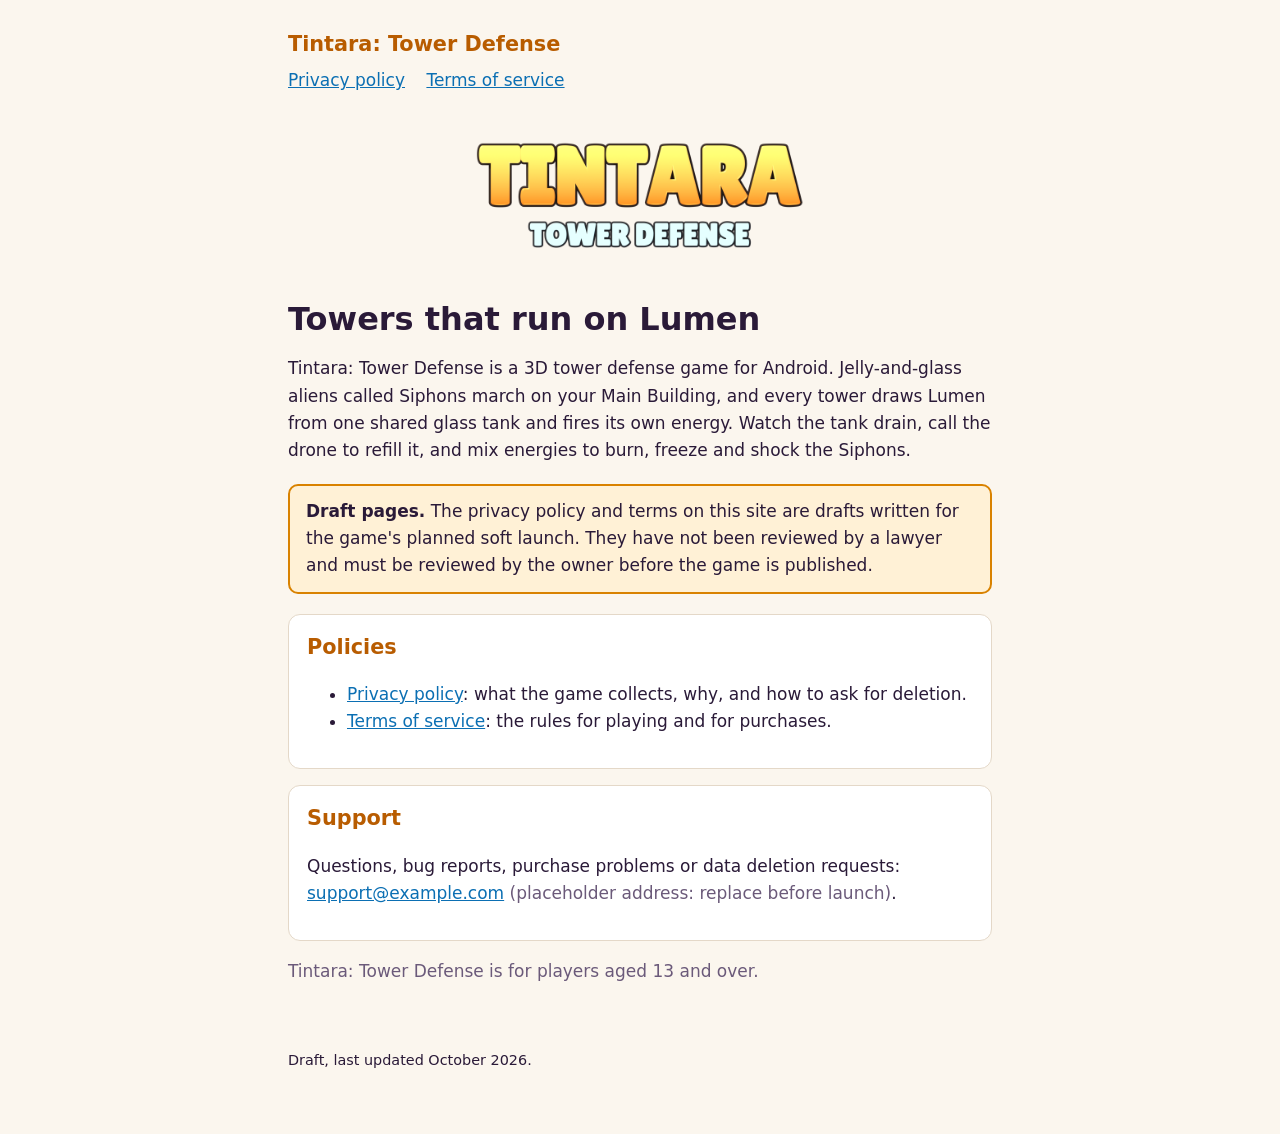
==== index.html @ 52498c44 "Site: Tintara home, privacy policy and terms (drafts from tintara-td docs/site)" ====
<!doctype html>
<html lang="en">
<head>
  <meta charset="utf-8">
  <meta name="viewport" content="width=device-width, initial-scale=1">
  <title>Tintara: Tower Defense</title>
  <meta name="description" content="Tintara: Tower Defense is a 3D tower defense game where the towers run on Lumen, one glowing liquid, and each fires its own energy. Privacy policy, terms and support.">
  <link rel="stylesheet" href="style.css">
</head>
<body>
  <header>
    <a class="brand" href="index.html">Tintara: Tower Defense</a>
    <nav>
      <a href="privacy.html">Privacy policy</a>
      <a href="terms.html">Terms of service</a>
    </nav>
  </header>

  <main>
    <img class="logo" src="logo.png" width="1024" height="384" alt="Tintara: Tower Defense">
    <h1>Towers that run on Lumen</h1>
    <p>Tintara: Tower Defense is a 3D tower defense game for Android. Jelly-and-glass aliens called Siphons march on your
    Main Building, and every tower draws Lumen from one shared glass tank and fires its own energy. Watch the tank drain, call
    the drone to refill it, and mix energies to burn, freeze and shock the Siphons.</p>

    <div class="draft">
      <strong>Draft pages.</strong> The privacy policy and terms on this site are drafts written for the game's
      planned soft launch. They have not been reviewed by a lawyer and must be reviewed by the owner before the game is
      published.
    </div>

    <div class="card">
      <h2 style="margin-top:0">Policies</h2>
      <ul>
        <li><a href="privacy.html">Privacy policy</a>: what the game collects, why, and how to ask for deletion.</li>
        <li><a href="terms.html">Terms of service</a>: the rules for playing and for purchases.</li>
      </ul>
    </div>

    <div class="card">
      <h2 style="margin-top:0">Support</h2>
      <p>Questions, bug reports, purchase problems or data deletion requests:
      <a href="mailto:support@example.com">support@example.com</a>
      <span class="muted">(placeholder address: replace before launch)</span>.</p>
    </div>

    <p class="muted">Tintara: Tower Defense is for players aged 13 and over.</p>
  </main>

  <footer>
    <p>Draft, last updated October 2026.</p>
  </footer>
</body>
</html>
---- style.css ----
:root {
  --bg: #170d23;
  --panel: #241636;
  --text: #f3e9dc;
  --muted: #b9a9c9;
  --accent: #ffab2e;
  --accent-2: #5fc4ff;
  --warn-bg: #4a2a0a;
  --warn-border: #ffab2e;
  --line: #3a2752;
}

@media (prefers-color-scheme: light) {
  :root {
    --bg: #fbf6ee;
    --panel: #ffffff;
    --text: #2a1a38;
    --muted: #6b5a7a;
    --accent: #b85c00;
    --accent-2: #0b6fb3;
    --warn-bg: #fff1d6;
    --warn-border: #d98200;
    --line: #e4d8c8;
  }
}

* { box-sizing: border-box; }

body {
  margin: 0;
  background: var(--bg);
  color: var(--text);
  font: 17px/1.6 "Rubik", system-ui, -apple-system, "Segoe UI", Roboto, sans-serif;
}

header, main, footer {
  max-width: 46rem;
  margin: 0 auto;
  padding: 0 16px;
}

header { padding-top: 28px; padding-bottom: 8px; }
header a.brand { color: var(--accent); font-weight: 700; font-size: 1.3rem; text-decoration: none; }
nav { margin-top: 6px; }
nav a { color: var(--accent-2); margin-right: 16px; }

img.logo { display: block; width: 100%; max-width: 420px; height: auto; margin: 16px auto 0; }
h1 { font-size: 2rem; line-height: 1.2; margin: 24px 0 8px; }
h2 { font-size: 1.3rem; margin: 36px 0 8px; color: var(--accent); }
h3 { font-size: 1.05rem; margin: 22px 0 4px; }

a { color: var(--accent-2); }
p, li { color: var(--text); }
.muted { color: var(--muted); }

.draft {
  background: var(--warn-bg);
  border: 2px solid var(--warn-border);
  border-radius: 10px;
  padding: 12px 16px;
  margin: 20px 0;
}

table { border-collapse: collapse; width: 100%; margin: 12px 0; font-size: 0.95rem; }
th, td { border: 1px solid var(--line); padding: 8px 10px; text-align: left; vertical-align: top; }
th { background: var(--panel); }
.table-wrap { overflow-x: auto; }

.card { background: var(--panel); border: 1px solid var(--line); border-radius: 12px; padding: 16px 18px; margin: 16px 0; }

footer { padding-top: 32px; padding-bottom: 48px; color: var(--muted); font-size: 0.9rem; }
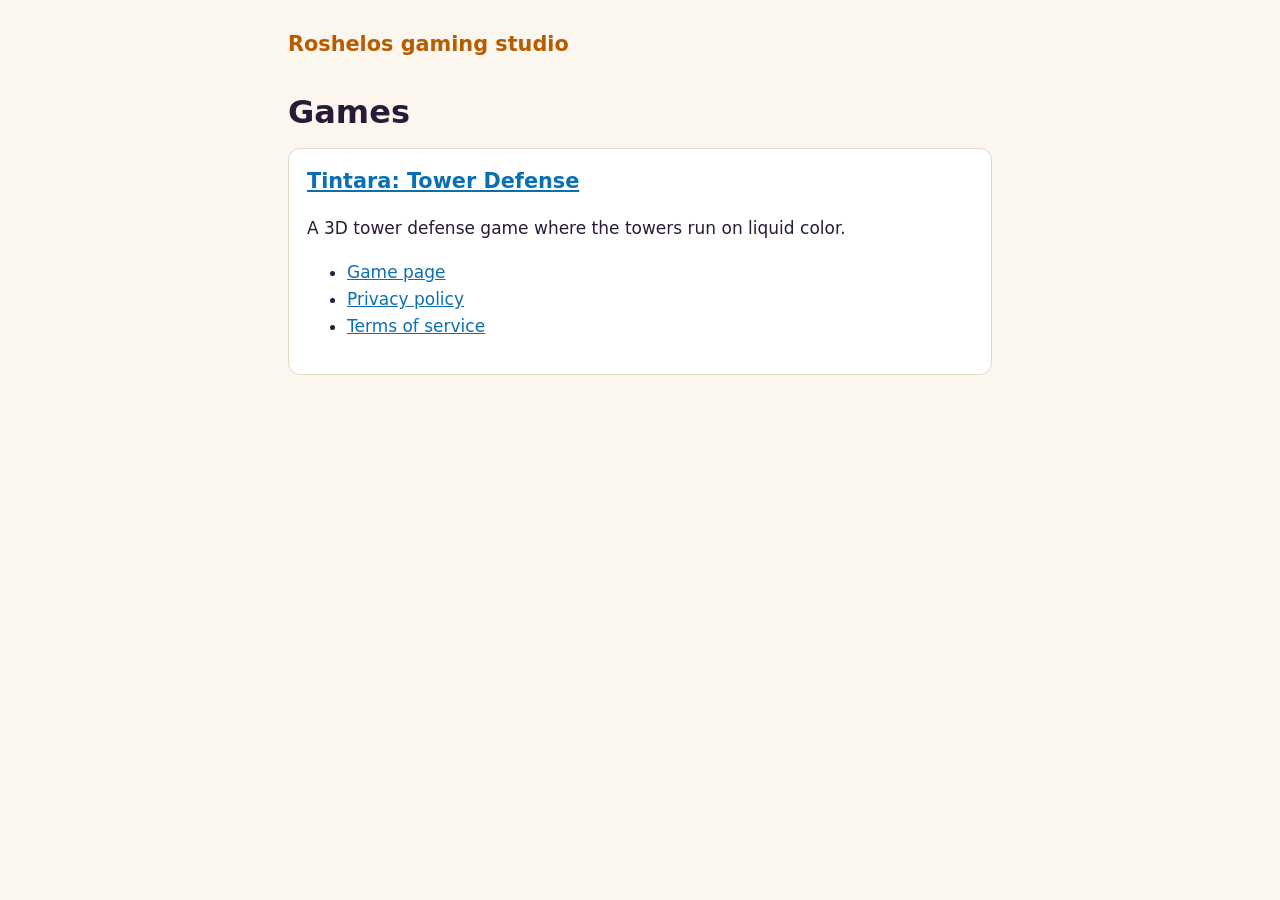
==== commit dd3dd814: "Site: move Tintara pages to /tintara-td/, studio page at the root Co-Authored-By: Claude Sonnet 5.5 " ====
--- a/index.html
+++ b/index.html
@@ -3,52 +3,25 @@
 <head>
   <meta charset="utf-8">
   <meta name="viewport" content="width=device-width, initial-scale=1">
-  <title>Tintara: Tower Defense</title>
-  <meta name="description" content="Tintara: Tower Defense is a 3D tower defense game where the towers run on Lumen, one glowing liquid, and each fires its own energy. Privacy policy, terms and support.">
+  <title>Roshelos gaming studio</title>
+  <meta name="description" content="Roshelos gaming studio: games, privacy policies and terms.">
   <link rel="stylesheet" href="style.css">
 </head>
 <body>
   <header>
-    <a class="brand" href="index.html">Tintara: Tower Defense</a>
-    <nav>
-      <a href="privacy.html">Privacy policy</a>
-      <a href="terms.html">Terms of service</a>
-    </nav>
+    <a class="brand" href="index.html">Roshelos gaming studio</a>
   </header>
-
   <main>
-    <img class="logo" src="logo.png" width="1024" height="384" alt="Tintara: Tower Defense">
-    <h1>Towers that run on Lumen</h1>
-    <p>Tintara: Tower Defense is a 3D tower defense game for Android. Jelly-and-glass aliens called Siphons march on your
-    Main Building, and every tower draws Lumen from one shared glass tank and fires its own energy. Watch the tank drain, call
-    the drone to refill it, and mix energies to burn, freeze and shock the Siphons.</p>
-
-    <div class="draft">
-      <strong>Draft pages.</strong> The privacy policy and terms on this site are drafts written for the game's
-      planned soft launch. They have not been reviewed by a lawyer and must be reviewed by the owner before the game is
-      published.
-    </div>
-
+    <h1>Games</h1>
     <div class="card">
-      <h2 style="margin-top:0">Policies</h2>
+      <h2 style="margin-top:0"><a href="tintara-td/">Tintara: Tower Defense</a></h2>
+      <p>A 3D tower defense game where the towers run on liquid color.</p>
       <ul>
-        <li><a href="privacy.html">Privacy policy</a>: what the game collects, why, and how to ask for deletion.</li>
-        <li><a href="terms.html">Terms of service</a>: the rules for playing and for purchases.</li>
+        <li><a href="tintara-td/">Game page</a></li>
+        <li><a href="tintara-td/privacy.html">Privacy policy</a></li>
+        <li><a href="tintara-td/terms.html">Terms of service</a></li>
       </ul>
     </div>
-
-    <div class="card">
-      <h2 style="margin-top:0">Support</h2>
-      <p>Questions, bug reports, purchase problems or data deletion requests:
-      <a href="mailto:support@example.com">support@example.com</a>
-      <span class="muted">(placeholder address: replace before launch)</span>.</p>
-    </div>
-
-    <p class="muted">Tintara: Tower Defense is for players aged 13 and over.</p>
   </main>
-
-  <footer>
-    <p>Draft, last updated October 2026.</p>
-  </footer>
 </body>
 </html>
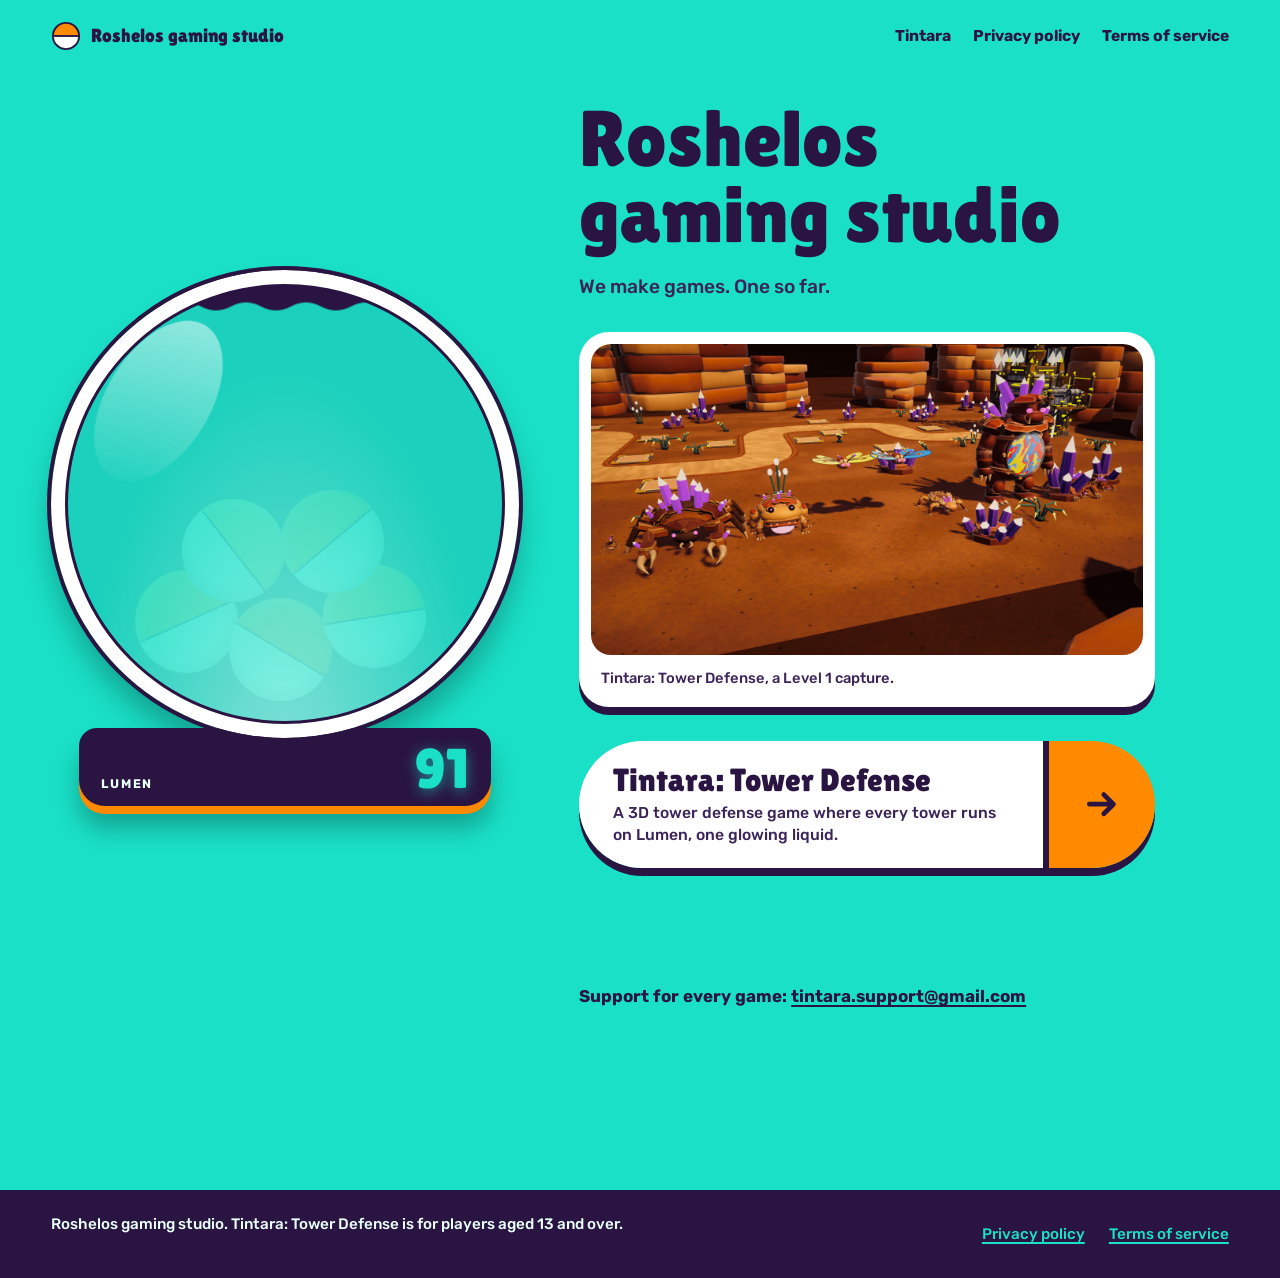
==== commit 71198fd0: "Site: Capsule Machine redesign of the studio, game and policy pages; support email tintara.support@g" ====
--- a/index.html
+++ b/index.html
@@ -3,25 +3,56 @@
 <head>
   <meta charset="utf-8">
   <meta name="viewport" content="width=device-width, initial-scale=1">
+  <meta name="theme-color" content="#1ae0c7">
   <title>Roshelos gaming studio</title>
-  <meta name="description" content="Roshelos gaming studio: games, privacy policies and terms.">
-  <link rel="stylesheet" href="style.css">
+  <meta name="description" content="Roshelos gaming studio makes games. Home of Tintara: Tower Defense, with its privacy policy and terms.">
+  <link rel="preload" href="assets/fonts/LilitaOne-Regular.woff2" as="font" type="font/woff2" crossorigin>
+  <link rel="stylesheet" href="assets/site.css">
+  <script src="assets/site.js" defer></script>
 </head>
-<body>
-  <header>
-    <a class="brand" href="index.html">Roshelos gaming studio</a>
+<body class="home">
+  <a class="skip" href="#main">Skip to content</a>
+  <header class="bar">
+    <a class="brand" href="./"><svg viewBox="0 0 32 32" aria-hidden="true"><circle cx="16" cy="16" r="14" fill="#fff"/><path d="M2 16a14 14 0 0 1 28 0z" fill="#ff8a00"/><rect x="2" y="15" width="28" height="2" fill="#2a1442"/><circle cx="16" cy="16" r="14" fill="none" stroke="#2a1442" stroke-width="2"/></svg>Roshelos gaming studio</a>
+    <nav aria-label="Site">
+      <a href="tintara-td/">Tintara</a>
+      <a href="tintara-td/privacy.html">Privacy policy</a>
+      <a href="tintara-td/terms.html">Terms of service</a>
+    </nav>
   </header>
-  <main>
-    <h1>Games</h1>
-    <div class="card">
-      <h2 style="margin-top:0"><a href="tintara-td/">Tintara: Tower Defense</a></h2>
-      <p>A 3D tower defense game where the towers run on liquid color.</p>
-      <ul>
-        <li><a href="tintara-td/">Game page</a></li>
-        <li><a href="tintara-td/privacy.html">Privacy policy</a></li>
-        <li><a href="tintara-td/terms.html">Terms of service</a></li>
-      </ul>
+  <div class="stage" data-stage data-idle>
+    <div class="dome-col">
+      <div class="dome-wrap" role="img" aria-label="A glass tank of Lumen, the liquid the towers run on">
+        <svg class="drone" viewBox="0 0 74 40" aria-hidden="true"><ellipse cx="14" cy="6" rx="13" ry="3" fill="#2a1442"/><ellipse cx="60" cy="6" rx="13" ry="3" fill="#2a1442"/><rect x="12" y="6" width="3" height="8" fill="#2a1442"/><rect x="59" y="6" width="3" height="8" fill="#2a1442"/><rect x="8" y="13" width="58" height="18" rx="9" fill="#2a1442"/><rect x="26" y="18" width="22" height="8" rx="4" fill="#ff8a00"/><rect x="32" y="31" width="10" height="7" rx="2" fill="#ff8a00"/></svg>
+        <div class="pour"></div>
+        <div class="dome-glass">
+          <div class="dome-capsules"><i class="cap"></i><i class="cap"></i><i class="cap"></i><i class="cap"></i><i class="cap"></i></div>
+          <div class="dome-fill"><i class="bubble"></i><i class="bubble"></i><i class="bubble"></i><i class="bubble"></i></div>
+          <div class="dome-shine"></div>
+        </div>
+        <div class="plinth on-ink"><span class="label">Lumen</span><span class="digits" data-digits>100</span></div>
+      </div>
     </div>
-  </main>
+    <main id="main" class="panel-col">
+      <section>
+        <h1>Roshelos gaming studio</h1>
+        <p class="lede">We make games. One so far.</p>
+        <figure class="window home-shot"><img src="assets/img/siphons.jpg" width="1400" height="788" alt="Siphons from Tintara: Tower Defense walking a sandy path in a canyon."><figcaption>Tintara: Tower Defense, a Level 1 capture.</figcaption></figure>
+        <a class="capsule-link" href="tintara-td/">
+          <span class="shell"><strong>Tintara: Tower Defense</strong><span>A 3D tower defense game where every tower runs on Lumen, one glowing liquid.</span></span>
+          <span class="cap-end"><svg class="arr" viewBox="0 0 24 24" aria-hidden="true"><path d="M4 12h15M13 6l6 6-6 6" fill="none" stroke="currentColor" stroke-width="3" stroke-linecap="round" stroke-linejoin="round"/></svg></span>
+        </a>
+      </section>
+      <section class="home-pol" aria-label="Support">
+        <p>Support for every game: <a href="mailto:tintara.support@gmail.com">tintara.support@gmail.com</a></p>
+      </section>
+    </main>
+  </div>
+  <footer class="foot on-ink">
+    <div class="foot-in">
+      <span>Roshelos gaming studio. Tintara: Tower Defense is for players aged 13 and over.</span>
+      <nav aria-label="Policies"><a href="tintara-td/privacy.html">Privacy policy</a><a href="tintara-td/terms.html">Terms of service</a></nav>
+    </div>
+  </footer>
 </body>
 </html>
--- a/assets/site.css
+++ b/assets/site.css
@@ -0,0 +1,293 @@
+/* Roshelos gaming studio: Capsule Machine.
+   Lumen aqua ground, ink-indigo enamel, tangerine caps, white shells. Lumen is the only glow. */
+
+@font-face { font-family: "Lilita One"; src: url("fonts/LilitaOne-Regular.woff2") format("woff2"); font-weight: 400; font-display: swap; }
+@font-face { font-family: "Rubik"; src: url("fonts/Rubik-Medium.woff2") format("woff2"); font-weight: 500; font-display: swap; }
+@font-face { font-family: "Rubik"; src: url("fonts/Rubik-Bold.woff2") format("woff2"); font-weight: 700; font-display: swap; }
+
+:root {
+  --lumen: #1ae0c7;
+  --lumen-pale: #e9fffb;
+  --lumen-deep: #0a8f80;
+  --ink: #2a1442;
+  --ink-soft: #3b2358;
+  --tang: #ff8a00;
+  --shell: #ffffff;
+  --display: "Lilita One", "Arial Rounded MT Bold", "Trebuchet MS", sans-serif;
+  --text: "Rubik", "Segoe UI", system-ui, sans-serif;
+  --pad: clamp(20px, 4vw, 56px);
+  --ease: cubic-bezier(0.16, 1, 0.3, 1);
+  --lvl: 1;
+  --d: min(30rem, 52svh);
+}
+
+* { box-sizing: border-box; }
+
+html {
+  background: var(--lumen);
+  color: var(--ink);
+  scrollbar-color: var(--ink) var(--lumen);
+  -webkit-text-size-adjust: 100%;
+}
+
+body {
+  margin: 0;
+  font: 500 1.0625rem/1.62 var(--text);
+  background: var(--lumen);
+  min-height: 100svh;
+  display: flex;
+  flex-direction: column;
+}
+
+::selection { background: var(--ink); color: var(--lumen); }
+
+a { color: inherit; text-decoration-thickness: 2px; text-underline-offset: 0.2em; }
+a:hover { text-decoration-color: var(--tang); }
+
+:focus-visible { outline: 3px solid var(--ink); outline-offset: 3px; border-radius: 6px; box-shadow: 0 0 0 6px var(--shell); }
+.on-ink :focus-visible { outline-color: var(--lumen); box-shadow: 0 0 0 6px var(--ink); }
+
+img { max-width: 100%; height: auto; display: block; }
+.arr { width: 1.2em; height: 1.2em; flex: none; }
+.capsule-link .cap-end .arr { width: 2.4rem; height: 2.4rem; }
+
+.skip { position: absolute; left: -999px; top: 8px; background: var(--ink); color: var(--lumen); padding: 10px 16px; border-radius: 10px; z-index: 20; }
+.skip:focus { left: 8px; }
+
+h1, h2, h3 { font-family: var(--display); font-weight: 400; line-height: 1.05; margin: 0; text-wrap: balance; }
+
+/* ── top bar ─────────────────────────────────────────────── */
+.bar {
+  display: flex; flex-wrap: wrap; align-items: center; justify-content: space-between;
+  gap: 8px 24px; padding: 14px var(--pad); max-width: 1320px; width: 100%; margin-inline: auto;
+}
+.brand { display: inline-flex; align-items: center; gap: 10px; font: 400 1.2rem/1 var(--display); text-decoration: none; min-height: 44px; }
+.brand svg { width: 30px; height: 30px; flex: none; }
+.bar nav { display: flex; flex-wrap: wrap; gap: 4px 22px; }
+.bar nav a { font-weight: 700; font-size: 0.98rem; min-height: 44px; display: inline-flex; align-items: center; text-decoration: none; background: linear-gradient(var(--ink), var(--ink)) 0 calc(50% + 0.78em) / 0 3px no-repeat; transition: background-size 0.3s var(--ease); }
+.bar nav a:hover, .bar nav a[aria-current] { background-size: 100% 3px; }
+
+/* ── the machine: sticky dome + scrolling front panel ────── */
+.stage {
+  display: grid; grid-template-columns: minmax(300px, 5fr) 7fr; column-gap: clamp(28px, 5vw, 80px);
+  padding-inline: var(--pad); max-width: 1320px; width: 100%; margin-inline: auto; flex: 1;
+}
+.dome-col {
+  position: sticky; top: 0; align-self: start; height: 100svh; max-height: 980px;
+  display: grid; place-items: center; padding-block: 56px 24px; pointer-events: none;
+}
+.dome-wrap { position: relative; width: var(--d); max-width: 100%; }
+
+.dome-glass {
+  position: relative; width: 100%; aspect-ratio: 1; border-radius: 50%; overflow: hidden;
+  background: var(--ink);
+  --ring: clamp(8px, 1.3vw, 14px);
+  box-shadow: 0 0 0 4px var(--ink), 0 22px 30px rgba(0, 0, 0, 0.28);
+}
+.dome-glass::after { content: ""; position: absolute; inset: 0; border-radius: 50%; z-index: 2; pointer-events: none; box-shadow: inset 0 0 0 var(--ring) var(--shell), inset 0 0 0 calc(var(--ring) + 3px) var(--ink); }
+.dome-capsules { position: absolute; inset: 0; }
+.cap {
+  position: absolute; width: 22%; aspect-ratio: 1; border-radius: 50%;
+  background: linear-gradient(180deg, var(--c1, var(--tang)) 0 49%, var(--ink) 49% 51%, var(--shell) 51%);
+  box-shadow: inset -6px -8px 12px rgba(42, 20, 66, 0.28), inset 5px 5px 8px rgba(255, 255, 255, 0.35);
+}
+.cap:nth-child(1) { left: 18%; bottom: 14%; transform: rotate(-24deg); }
+.cap:nth-child(2) { left: 38%; bottom: 8%; --c1: #ff6a00; transform: rotate(31deg); }
+.cap:nth-child(3) { left: 58%; bottom: 15%; transform: rotate(-9deg); }
+.cap:nth-child(4) { left: 28%; bottom: 29%; --c1: #ffb23d; transform: rotate(52deg); }
+.cap:nth-child(5) { left: 49%; bottom: 31%; transform: rotate(-40deg); }
+
+.dome-fill {
+  position: absolute; inset: 0; background: var(--lumen); opacity: 0.93;
+  transform: translateY(calc((1 - var(--lvl)) * 100%));
+  will-change: transform;
+}
+.dome-fill::before {
+  content: ""; position: absolute; left: 0; right: 0; top: -15px; height: 16px;
+  background: url("data:image/svg+xml,%3Csvg xmlns='http://www.w3.org/2000/svg' width='120' height='16' viewBox='0 0 120 16'%3E%3Cpath d='M0 9Q15 1 30 9T60 9T90 9T120 9V16H0Z' fill='%231ae0c7'/%3E%3C/svg%3E") repeat-x 0 0 / 120px 16px;
+  animation: slosh 5s linear infinite;
+}
+.dome-fill::after { content: ""; position: absolute; inset: 0; background: radial-gradient(ellipse at 50% 100%, rgba(233, 255, 251, 0.55), rgba(233, 255, 251, 0) 62%); }
+.bubble { position: absolute; bottom: 4%; width: 7px; height: 7px; border-radius: 50%; background: var(--lumen-pale); opacity: 0.7; animation: rise 6s linear infinite; }
+.bubble:nth-child(1) { left: 22%; animation-delay: 0s; }
+.bubble:nth-child(2) { left: 41%; width: 10px; height: 10px; animation-delay: -2.2s; animation-duration: 7.4s; }
+.bubble:nth-child(3) { left: 63%; animation-delay: -4s; }
+.bubble:nth-child(4) { left: 78%; width: 5px; height: 5px; animation-delay: -1.1s; animation-duration: 5.2s; }
+.dome-shine { position: absolute; left: 12%; top: 9%; width: 22%; height: 38%; border-radius: 50%; background: linear-gradient(160deg, rgba(255, 255, 255, 0.55), rgba(255, 255, 255, 0)); transform: rotate(32deg); }
+
+.plinth {
+  margin: -10px auto 0; width: 88%; position: relative; z-index: 1;
+  background: var(--ink); color: var(--lumen); border-radius: 18px 18px 26px 26px;
+  box-shadow: 0 8px 0 var(--tang), 0 22px 24px rgba(0, 0, 0, 0.28);
+  display: flex; align-items: baseline; justify-content: space-between; gap: 12px; padding: 12px 22px 10px;
+}
+.plinth .label { font: 700 0.78rem/1 var(--text); letter-spacing: 0.14em; text-transform: uppercase; color: var(--lumen-pale); }
+.plinth .digits { font: 400 clamp(2.4rem, 4.4vw, 3.5rem)/1 var(--display); font-variant-numeric: tabular-nums; min-width: 3ch; text-align: right; text-shadow: 0 3px 14px rgba(26, 224, 199, 0.55); }
+
+.drone { position: absolute; left: 50%; top: -66px; width: 74px; margin-left: -37px; opacity: 0; transform: translateY(-14px); transition: opacity 0.35s var(--ease), transform 0.5s var(--ease); }
+.pour { position: absolute; left: 50%; top: -22px; width: 11px; margin-left: -5.5px; height: calc(22px + (1 - var(--lvl)) * var(--d)); background: var(--lumen); border-radius: 0 0 6px 6px; opacity: 0; transition: opacity 0.3s; z-index: 1; }
+[data-pouring] .drone { opacity: 1; transform: none; }
+[data-pouring] .pour { opacity: 1; }
+
+@keyframes slosh { to { background-position-x: 120px; } }
+@keyframes rise { from { transform: translateY(0); opacity: 0.7; } to { transform: translateY(-120px); opacity: 0; } }
+
+/* ── front panel ─────────────────────────────────────────── */
+.panel-col { padding-block: 28px 64px; min-width: 0; }
+.panel-col > section { margin-bottom: clamp(56px, 9vw, 120px); }
+
+.logo { margin: 0 0 6px -2%; width: min(100%, 560px); }
+.tagline { font: 400 clamp(2.5rem, 5.4vw, 5rem)/0.98 var(--display); margin: 0 0 22px; }
+.lede { max-width: 38rem; font-size: 1.2rem; line-height: 1.55; margin: 0 0 30px; color: var(--ink-soft); }
+
+.actions { display: flex; flex-wrap: wrap; gap: 14px 18px; align-items: center; }
+.coin {
+  display: inline-flex; align-items: center; gap: 16px; background: var(--shell); color: var(--ink);
+  padding: 14px 24px 14px 16px; border-radius: 22px; box-shadow: 0 6px 0 var(--ink);
+}
+.slot { width: 18px; height: 54px; border-radius: 9px; background: var(--ink); position: relative; flex: none; }
+.slot::after { content: ""; position: absolute; left: 6px; right: 6px; top: 8px; bottom: 8px; border-radius: 3px; background: var(--tang); }
+.coin strong { display: block; font: 400 1.55rem/1.1 var(--display); }
+.coin small { display: block; font-size: 0.9rem; color: var(--ink-soft); line-height: 1.3; }
+
+.btn {
+  display: inline-flex; align-items: center; justify-content: center; gap: 10px; min-height: 56px; padding: 0 26px;
+  background: var(--ink); color: var(--lumen); border-radius: 999px; font: 700 1.02rem/1 var(--text); text-decoration: none;
+  box-shadow: 0 5px 0 rgba(0, 0, 0, 0.3); transition: transform 0.2s var(--ease), box-shadow 0.2s var(--ease);
+}
+.btn:hover { transform: translateY(-2px); box-shadow: 0 8px 0 rgba(0, 0, 0, 0.3); }
+.btn:active { transform: translateY(3px); box-shadow: 0 1px 0 rgba(0, 0, 0, 0.3); }
+
+/* ── how it plays ────────────────────────────────────────── */
+.how h2 { font-size: clamp(2rem, 3.6vw, 3rem); margin-bottom: 34px; }
+.steps { list-style: none; margin: 0; padding: 0; display: grid; gap: clamp(40px, 6vw, 72px); }
+.step { display: grid; gap: 16px; }
+.step h3 { font-size: clamp(1.6rem, 2.6vw, 2.2rem); }
+.step p { margin: 0; max-width: 34rem; }
+.step--side > div { display: grid; gap: 12px; }
+
+.window { margin: 0; background: var(--shell); border-radius: 30px; padding: 12px; position: relative; box-shadow: 0 8px 0 var(--ink); }
+.window img { border-radius: 20px; width: 100%; background: var(--ink); }
+.window figcaption { padding: 12px 10px 4px; font-size: 0.92rem; color: var(--ink-soft); }
+.window .no { position: absolute; left: -10px; top: -14px; width: 46px; height: 46px; border-radius: 50%; background: var(--tang); color: var(--ink); font: 400 1.5rem/46px var(--display); text-align: center; box-shadow: 0 4px 0 var(--ink); }
+
+.step--side { grid-template-columns: minmax(0, 0.9fr) minmax(0, 1.1fr); align-items: center; gap: 28px; }
+.step--side .window { max-width: 320px; }
+.step--wide .window { max-width: 100%; }
+
+.step--drone { background: var(--tang); border-radius: 34px; padding: clamp(24px, 4vw, 44px); box-shadow: 0 8px 0 var(--ink); }
+.step--drone p { color: var(--ink); }
+.step--drone .no { display: block; width: 46px; height: 46px; border-radius: 50%; background: var(--ink); color: var(--lumen); font: 400 1.5rem/46px var(--display); text-align: center; box-shadow: 0 4px 0 rgba(0, 0, 0, 0.3); margin-bottom: 6px; }
+
+/* ── coin return (policies and support) ──────────────────── */
+.tray { background: var(--ink); color: var(--lumen-pale); border-radius: 34px; padding: clamp(24px, 4vw, 44px); box-shadow: 0 8px 0 var(--tang); }
+.tray h2 { color: var(--lumen); font-size: clamp(1.9rem, 3.2vw, 2.6rem); margin-bottom: 16px; }
+.tray p { margin: 0 0 14px; max-width: 36rem; }
+.tray .links { display: grid; grid-template-columns: repeat(auto-fit, minmax(210px, 1fr)); gap: 14px; margin: 22px 0; }
+.tray .btn { background: var(--lumen); color: var(--ink); box-shadow: 0 5px 0 rgba(0, 0, 0, 0.35); justify-content: space-between; min-height: 64px; }
+.tray small { color: #c9bddb; font-size: 0.93rem; display: block; }
+.tray a:not(.btn) { color: var(--lumen); }
+
+.foot { background: var(--ink); color: var(--lumen-pale); margin-top: auto; }
+.foot-in { max-width: 1320px; margin-inline: auto; padding: 22px var(--pad); display: flex; flex-wrap: wrap; justify-content: space-between; gap: 8px 28px; font-size: 0.95rem; }
+.foot a { color: var(--lumen); min-height: 44px; display: inline-flex; align-items: center; }
+.foot nav { display: flex; flex-wrap: wrap; gap: 0 24px; }
+
+/* ── studio home ─────────────────────────────────────────── */
+.home h1 { font: 400 clamp(2.8rem, 6.2vw, 5.8rem)/0.96 var(--display); margin-bottom: 20px; }
+.capsule-link { display: grid; grid-template-columns: 1fr auto; max-width: 36rem; border-radius: 999px; overflow: hidden; text-decoration: none; box-shadow: 0 8px 0 var(--ink); transition: transform 0.25s var(--ease), box-shadow 0.25s var(--ease); margin-top: 8px; }
+.capsule-link:hover { transform: translateY(-3px); box-shadow: 0 11px 0 var(--ink); }
+.capsule-link:active { transform: translateY(4px); box-shadow: 0 2px 0 var(--ink); }
+.capsule-link .shell { background: var(--shell); padding: 22px 28px 22px 34px; }
+.capsule-link .shell strong { display: block; font: 400 clamp(1.5rem, 2.6vw, 2rem)/1.05 var(--display); }
+.capsule-link .shell span { display: block; font-size: 0.98rem; color: var(--ink-soft); margin-top: 6px; line-height: 1.4; }
+.capsule-link .cap-end { background: var(--tang); display: grid; place-items: center; padding: 0 34px 0 40px; font: 400 2.2rem/1 var(--display); background: linear-gradient(90deg, var(--ink) 0 6px, var(--tang) 6px); }
+.home-shot { max-width: 36rem; margin: 6px 0 34px; }
+.home-pol { margin-top: clamp(28px, 4vw, 44px); }
+.home-pol p { margin: 0; font-weight: 700; }
+
+/* ── documents (privacy, terms) ──────────────────────────── */
+.doc-head { padding: 8px var(--pad) 0; max-width: 1320px; width: 100%; margin-inline: auto; }
+.doc-head h1 { font: 400 clamp(2.6rem, 5.6vw, 4.8rem)/0.98 var(--display); margin: 10px 0 8px; }
+.doc-head p { margin: 0 0 26px; color: var(--ink-soft); }
+.doc { display: grid; grid-template-columns: 250px minmax(0, 1fr); gap: clamp(20px, 3vw, 44px); max-width: 1320px; width: 100%; margin: 0 auto; padding: 0 var(--pad) 72px; align-items: start; }
+.rail { position: sticky; top: 16px; display: grid; grid-template-columns: 1fr 30px; gap: 14px; max-height: calc(100svh - 32px); }
+.toc summary { font: 400 1.2rem/1.2 var(--display); cursor: pointer; min-height: 44px; display: flex; align-items: center; justify-content: space-between; list-style: none; }
+.toc summary::-webkit-details-marker { display: none; }
+.chev { width: 26px; height: 26px; transition: transform 0.25s var(--ease); }
+.toc[open] .chev { transform: rotate(180deg); }
+.to-toc { display: none; }
+.toc ol { list-style: none; margin: 4px 0 0; padding: 0; overflow-y: auto; max-height: calc(100svh - 120px); }
+.toc a { display: block; padding: 8px 10px; border-radius: 10px; font-weight: 700; font-size: 0.93rem; line-height: 1.3; text-decoration: none; min-height: 40px; }
+.toc a:hover { background: rgba(255, 255, 255, 0.5); }
+.toc a[aria-current] { background: var(--ink); color: var(--lumen); }
+.tube { align-self: stretch; min-height: 160px; max-height: 360px; border-radius: 15px; background: var(--ink); box-shadow: 0 0 0 3px var(--ink); position: relative; overflow: hidden; }
+.tube i { position: absolute; inset: 5px; border-radius: 10px; background: var(--lumen); transform: translateY(calc((1 - var(--lvl)) * 100%)); }
+.tube::after { content: ""; position: absolute; inset: 0; border-radius: 15px; box-shadow: inset 0 0 0 5px var(--shell), inset 0 0 0 8px var(--ink); }
+
+.paper { background: var(--shell); border-radius: 34px; padding: clamp(24px, 5vw, 64px); box-shadow: 0 10px 0 var(--ink); min-width: 0; }
+.paper > * { max-width: 68ch; }
+.paper > .table-wrap { max-width: none; }
+.paper h2 { font-size: clamp(1.5rem, 2.4vw, 2rem); margin: 2.4em 0 0.5em; scroll-margin-top: 16px; }
+.paper h2:first-of-type { margin-top: 1.6em; }
+.paper p, .paper li { line-height: 1.68; }
+.paper ul { padding-left: 1.3em; }
+.paper li { margin: 0.35em 0; }
+.paper a { text-decoration-color: var(--lumen-deep); }
+.paper a:hover { background: var(--lumen); text-decoration-color: var(--ink); }
+.paper .muted { color: var(--ink-soft); }
+.draft { background: var(--tang); color: var(--ink); border-radius: 22px; padding: 18px 22px; margin: 22px 0 28px; }
+.draft strong { font-weight: 700; }
+
+.table-wrap { overflow-x: auto; margin: 22px 0; border-radius: 18px; box-shadow: 0 0 0 2px var(--ink); }
+.paper table { border-collapse: collapse; width: 100%; min-width: 640px; font-size: 0.98rem; }
+.paper th { background: var(--ink); color: var(--lumen); text-align: left; padding: 12px 16px; font-weight: 700; }
+.paper td { padding: 14px 16px; vertical-align: top; border-top: 2px solid #d9d0e4; }
+.paper td:first-child { width: 46%; }
+
+/* ── small screens ───────────────────────────────────────── */
+@media (max-width: 899px) {
+  :root { --d: 76px; }
+  .stage { grid-template-columns: 1fr; }
+  .dome-col { height: auto; padding: 8px 0 8px; background: var(--lumen); z-index: 6; display: block; }
+  .dome-wrap { display: flex; align-items: center; gap: 14px; width: 100%; background: var(--ink); border-radius: 999px; padding: 8px 20px 8px 8px; box-shadow: 0 5px 0 var(--tang); }
+  .dome-glass { width: var(--d); flex: none; --ring: 5px; box-shadow: none; }
+  .plinth { margin: 0; width: auto; flex: 1; box-shadow: none; background: transparent; padding: 0; align-items: center; }
+  .plinth .digits { font-size: 2.1rem; text-shadow: none; }
+  .drone, .pour { display: none; }
+  .panel-col { padding-top: 24px; }
+  .logo { margin-left: -4%; }
+  .step--side { grid-template-columns: 1fr; }
+  .step--side .window { max-width: 260px; }
+  .doc { grid-template-columns: 1fr; padding-bottom: 48px; }
+  .rail { position: static; grid-template-columns: 1fr; max-height: none; }
+  .tube { display: none; }
+  .toc { background: var(--shell); border-radius: 22px; padding: 4px 16px 10px; box-shadow: 0 6px 0 var(--ink); }
+  .toc ol { max-height: 50svh; }
+  .to-toc { position: fixed; right: 14px; bottom: 16px; z-index: 8; min-height: 48px; padding: 0 20px; border-radius: 999px; background: var(--ink); color: var(--lumen); font: 700 0.98rem/48px var(--text); text-decoration: none; box-shadow: 0 6px 14px rgba(0, 0, 0, 0.3); opacity: 0; pointer-events: none; transform: translateY(10px); transition: opacity 0.25s var(--ease), transform 0.3s var(--ease); }
+  .to-toc { display: block; }
+  .to-toc[data-show] { opacity: 1; pointer-events: auto; transform: none; }
+  .paper { border-radius: 26px; }
+  .paper table, .paper tbody, .paper tr, .paper td { display: block; min-width: 0; width: 100%; }
+  .paper tr:first-child { position: absolute; width: 1px; height: 1px; overflow: hidden; clip-path: inset(50%); }
+  .paper tr + tr { border-top: 2px solid var(--ink); padding: 6px 0; }
+  .paper td { border: 0; padding: 8px 14px; max-width: none !important; width: 100% !important; }
+  .paper td::before { content: attr(data-label); display: block; font: 700 0.76rem/1.2 var(--text); letter-spacing: 0.1em; text-transform: uppercase; color: var(--ink-soft); margin-bottom: 2px; }
+  .table-wrap { box-shadow: 0 0 0 2px var(--ink); }
+}
+
+@media (max-width: 480px) {
+  .doc { padding-inline: 12px; }
+  .paper { padding: 22px 18px; }
+  .paper td { padding: 8px 4px; }
+  .coin { width: 100%; }
+  .btn { width: 100%; }
+  .actions { flex-direction: column; align-items: stretch; }
+  .capsule-link .cap-end { padding: 0 22px; }
+}
+
+@media (prefers-reduced-motion: reduce) {
+  .dome-fill::before, .bubble { animation: none; }
+  .btn, .capsule-link, .drone, .pour { transition: none; }
+  .bubble { display: none; }
+}
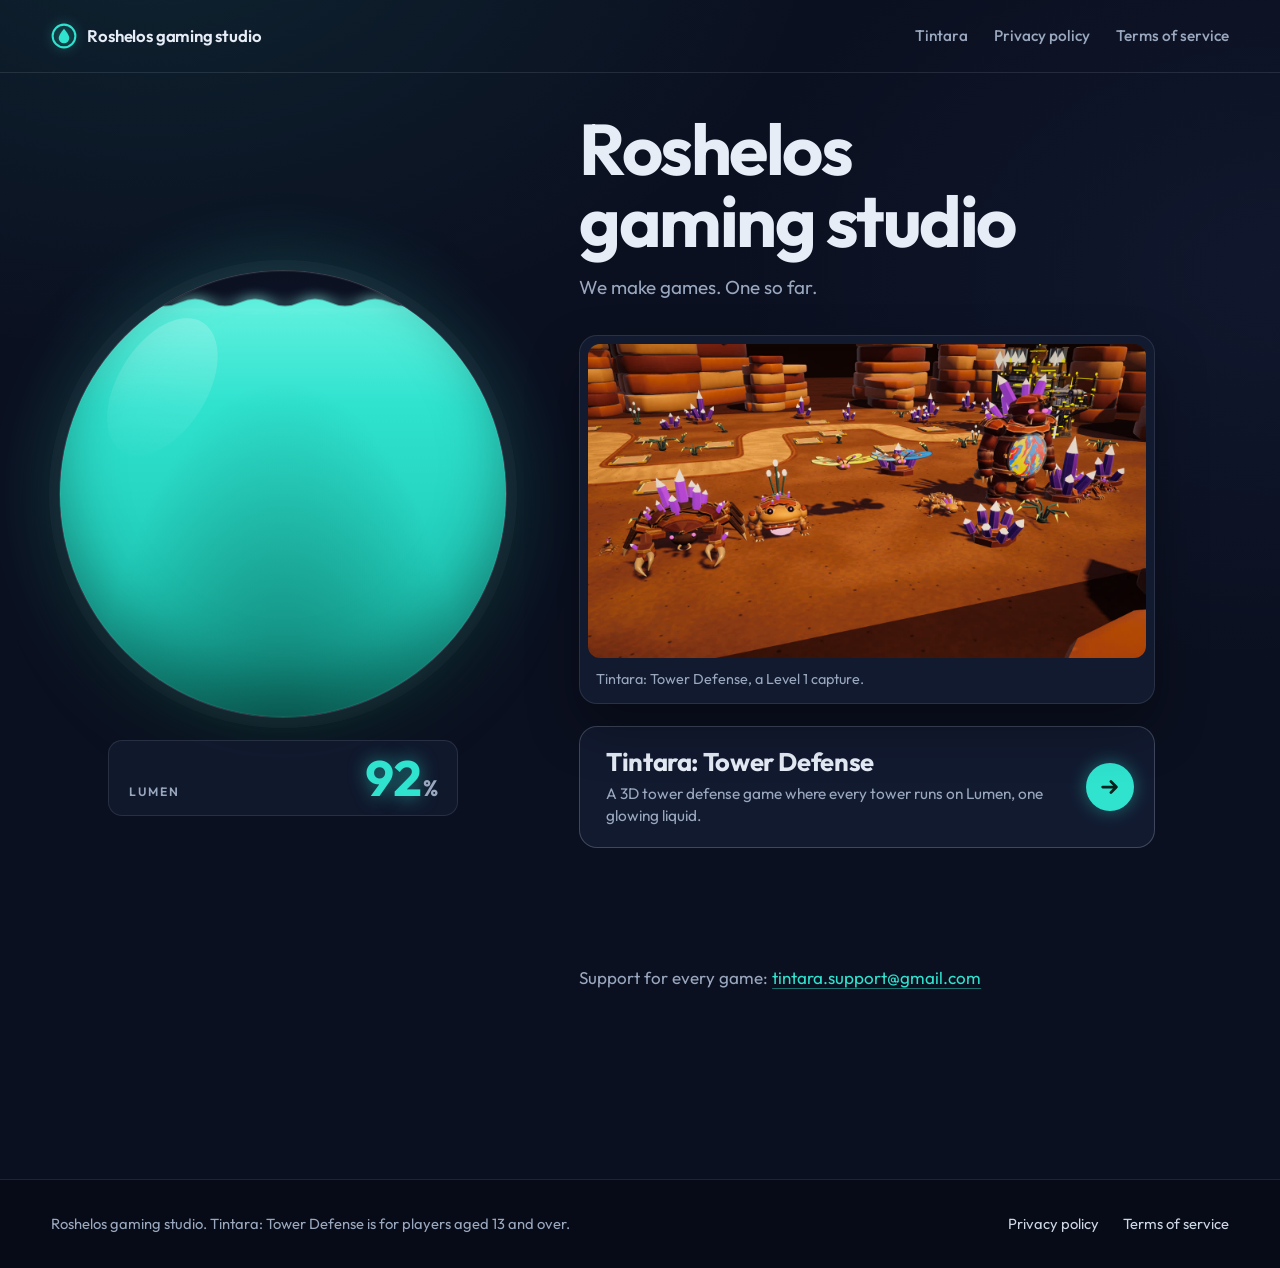
==== commit bb9024f8: "Site: Game Night restyle (dark navy, Outfit, Lumen glow) and a Worlds section with one capture per w" ====
--- a/index.html
+++ b/index.html
@@ -3,17 +3,17 @@
 <head>
   <meta charset="utf-8">
   <meta name="viewport" content="width=device-width, initial-scale=1">
-  <meta name="theme-color" content="#1ae0c7">
+  <meta name="theme-color" content="#0b1020">
   <title>Roshelos gaming studio</title>
   <meta name="description" content="Roshelos gaming studio makes games. Home of Tintara: Tower Defense, with its privacy policy and terms.">
-  <link rel="preload" href="assets/fonts/LilitaOne-Regular.woff2" as="font" type="font/woff2" crossorigin>
+  <link rel="preload" href="assets/fonts/Outfit.woff2" as="font" type="font/woff2" crossorigin>
   <link rel="stylesheet" href="assets/site.css">
   <script src="assets/site.js" defer></script>
 </head>
 <body class="home">
   <a class="skip" href="#main">Skip to content</a>
   <header class="bar">
-    <a class="brand" href="./"><svg viewBox="0 0 32 32" aria-hidden="true"><circle cx="16" cy="16" r="14" fill="#fff"/><path d="M2 16a14 14 0 0 1 28 0z" fill="#ff8a00"/><rect x="2" y="15" width="28" height="2" fill="#2a1442"/><circle cx="16" cy="16" r="14" fill="none" stroke="#2a1442" stroke-width="2"/></svg>Roshelos gaming studio</a>
+    <a class="brand" href="./"><svg viewBox="0 0 32 32" aria-hidden="true"><circle cx="16" cy="16" r="14" fill="none" stroke="#2fe3cf" stroke-width="2.5"/><path d="M16 7c4 5 6.5 8.4 6.5 11.5a6.5 6.5 0 0 1-13 0C9.5 15.4 12 12 16 7z" fill="#2fe3cf"/></svg>Roshelos gaming studio</a>
     <nav aria-label="Site">
       <a href="tintara-td/">Tintara</a>
       <a href="tintara-td/privacy.html">Privacy policy</a>
@@ -23,10 +23,9 @@
   <div class="stage" data-stage data-idle>
     <div class="dome-col">
       <div class="dome-wrap" role="img" aria-label="A glass tank of Lumen, the liquid the towers run on">
-        <svg class="drone" viewBox="0 0 74 40" aria-hidden="true"><ellipse cx="14" cy="6" rx="13" ry="3" fill="#2a1442"/><ellipse cx="60" cy="6" rx="13" ry="3" fill="#2a1442"/><rect x="12" y="6" width="3" height="8" fill="#2a1442"/><rect x="59" y="6" width="3" height="8" fill="#2a1442"/><rect x="8" y="13" width="58" height="18" rx="9" fill="#2a1442"/><rect x="26" y="18" width="22" height="8" rx="4" fill="#ff8a00"/><rect x="32" y="31" width="10" height="7" rx="2" fill="#ff8a00"/></svg>
+        <svg class="drone" viewBox="0 0 74 40" aria-hidden="true"><ellipse cx="14" cy="6" rx="13" ry="3" fill="#c9d4e6"/><ellipse cx="60" cy="6" rx="13" ry="3" fill="#c9d4e6"/><rect x="12" y="6" width="3" height="8" fill="#c9d4e6"/><rect x="59" y="6" width="3" height="8" fill="#c9d4e6"/><rect x="8" y="13" width="58" height="18" rx="9" fill="#c9d4e6"/><rect x="26" y="18" width="22" height="8" rx="4" fill="#2fe3cf"/><rect x="32" y="31" width="10" height="7" rx="2" fill="#2fe3cf"/></svg>
         <div class="pour"></div>
         <div class="dome-glass">
-          <div class="dome-capsules"><i class="cap"></i><i class="cap"></i><i class="cap"></i><i class="cap"></i><i class="cap"></i></div>
           <div class="dome-fill"><i class="bubble"></i><i class="bubble"></i><i class="bubble"></i><i class="bubble"></i></div>
           <div class="dome-shine"></div>
         </div>
--- a/assets/site.css
+++ b/assets/site.css
@@ -1,289 +1,310 @@
-/* Roshelos gaming studio: Capsule Machine.
-   Lumen aqua ground, ink-indigo enamel, tangerine caps, white shells. Lumen is the only glow. */
-
-@font-face { font-family: "Lilita One"; src: url("fonts/LilitaOne-Regular.woff2") format("woff2"); font-weight: 400; font-display: swap; }
-@font-face { font-family: "Rubik"; src: url("fonts/Rubik-Medium.woff2") format("woff2"); font-weight: 500; font-display: swap; }
-@font-face { font-family: "Rubik"; src: url("fonts/Rubik-Bold.woff2") format("woff2"); font-weight: 700; font-display: swap; }
+/* Roshelos gaming studio: Game Night.
+   Deep navy ground, quiet panels with hairline borders, one glowing accent (Lumen aqua), warm amber used rarely.
+   Lumen is the only thing that glows. */
+
+@font-face { font-family: "Outfit"; src: url("fonts/Outfit.woff2") format("woff2"); font-weight: 100 900; font-display: swap; }
 
 :root {
-  --lumen: #1ae0c7;
-  --lumen-pale: #e9fffb;
-  --lumen-deep: #0a8f80;
-  --ink: #2a1442;
-  --ink-soft: #3b2358;
-  --tang: #ff8a00;
-  --shell: #ffffff;
-  --display: "Lilita One", "Arial Rounded MT Bold", "Trebuchet MS", sans-serif;
-  --text: "Rubik", "Segoe UI", system-ui, sans-serif;
+  --bg: #0b1020;
+  --bg-deep: #070b17;
+  --panel: #121a30;
+  --panel-2: #172139;
+  --line: rgba(201, 212, 230, 0.12);
+  --line-2: rgba(201, 212, 230, 0.24);
+  --text: #e6edf7;
+  --body: #cdd7e6;
+  --muted: #9aa8bf;
+  --lumen: #2fe3cf;
+  --lumen-hi: #8ff5e9;
+  --lumen-deep: #14a898;
+  --on-lumen: #03211d;
+  --amber: #ffb347;
+  --font: "Outfit", "Segoe UI", system-ui, sans-serif;
   --pad: clamp(20px, 4vw, 56px);
+  --r: 18px;
   --ease: cubic-bezier(0.16, 1, 0.3, 1);
   --lvl: 1;
-  --d: min(30rem, 52svh);
+  --d: min(28rem, 50svh);
 }
 
 * { box-sizing: border-box; }
 
 html {
-  background: var(--lumen);
-  color: var(--ink);
-  scrollbar-color: var(--ink) var(--lumen);
+  background: var(--bg);
+  color: var(--text);
+  color-scheme: dark;
+  scrollbar-color: #2a3550 var(--bg);
   -webkit-text-size-adjust: 100%;
 }
 
 body {
   margin: 0;
-  font: 500 1.0625rem/1.62 var(--text);
-  background: var(--lumen);
+  font: 400 1.0625rem/1.65 var(--font);
+  color: var(--body);
+  background:
+    radial-gradient(60rem 40rem at 12% -10%, rgba(47, 227, 207, 0.09), transparent 70%),
+    radial-gradient(50rem 36rem at 100% 30%, rgba(80, 110, 200, 0.08), transparent 70%),
+    var(--bg);
+  background-attachment: fixed;
   min-height: 100svh;
   display: flex;
   flex-direction: column;
 }
 
-::selection { background: var(--ink); color: var(--lumen); }
-
-a { color: inherit; text-decoration-thickness: 2px; text-underline-offset: 0.2em; }
-a:hover { text-decoration-color: var(--tang); }
-
-:focus-visible { outline: 3px solid var(--ink); outline-offset: 3px; border-radius: 6px; box-shadow: 0 0 0 6px var(--shell); }
-.on-ink :focus-visible { outline-color: var(--lumen); box-shadow: 0 0 0 6px var(--ink); }
+::selection { background: var(--lumen); color: var(--on-lumen); }
+
+a { color: var(--lumen); text-decoration-thickness: 1px; text-underline-offset: 0.22em; text-decoration-color: rgba(47, 227, 207, 0.45); transition: color 0.2s, text-decoration-color 0.2s; }
+a:hover { color: var(--lumen-hi); text-decoration-color: currentColor; }
+
+:focus-visible { outline: 2px solid var(--lumen); outline-offset: 3px; border-radius: 8px; }
 
 img { max-width: 100%; height: auto; display: block; }
-.arr { width: 1.2em; height: 1.2em; flex: none; }
-.capsule-link .cap-end .arr { width: 2.4rem; height: 2.4rem; }
-
-.skip { position: absolute; left: -999px; top: 8px; background: var(--ink); color: var(--lumen); padding: 10px 16px; border-radius: 10px; z-index: 20; }
+.arr { width: 1.15em; height: 1.15em; flex: none; }
+
+.skip { position: absolute; left: -999px; top: 8px; background: var(--lumen); color: var(--on-lumen); padding: 10px 16px; border-radius: 10px; z-index: 20; font-weight: 600; }
 .skip:focus { left: 8px; }
 
-h1, h2, h3 { font-family: var(--display); font-weight: 400; line-height: 1.05; margin: 0; text-wrap: balance; }
+h1, h2, h3 { font-family: var(--font); font-weight: 700; line-height: 1.08; letter-spacing: -0.02em; color: var(--text); margin: 0; text-wrap: balance; }
 
 /* ── top bar ─────────────────────────────────────────────── */
 .bar {
   display: flex; flex-wrap: wrap; align-items: center; justify-content: space-between;
   gap: 8px 24px; padding: 14px var(--pad); max-width: 1320px; width: 100%; margin-inline: auto;
-}
-.brand { display: inline-flex; align-items: center; gap: 10px; font: 400 1.2rem/1 var(--display); text-decoration: none; min-height: 44px; }
-.brand svg { width: 30px; height: 30px; flex: none; }
-.bar nav { display: flex; flex-wrap: wrap; gap: 4px 22px; }
-.bar nav a { font-weight: 700; font-size: 0.98rem; min-height: 44px; display: inline-flex; align-items: center; text-decoration: none; background: linear-gradient(var(--ink), var(--ink)) 0 calc(50% + 0.78em) / 0 3px no-repeat; transition: background-size 0.3s var(--ease); }
-.bar nav a:hover, .bar nav a[aria-current] { background-size: 100% 3px; }
-
-/* ── the machine: sticky dome + scrolling front panel ────── */
+  border-bottom: 1px solid var(--line);
+}
+.brand { display: inline-flex; align-items: center; gap: 10px; font: 600 1.05rem/1 var(--font); color: var(--text); text-decoration: none; min-height: 44px; letter-spacing: -0.01em; }
+.brand:hover { color: var(--text); }
+.brand svg { width: 26px; height: 26px; flex: none; filter: drop-shadow(0 0 6px rgba(47, 227, 207, 0.45)); }
+.bar nav { display: flex; flex-wrap: wrap; gap: 4px 26px; }
+.bar nav a { color: var(--muted); font-weight: 500; font-size: 0.96rem; min-height: 44px; display: inline-flex; align-items: center; text-decoration: none; position: relative; }
+.bar nav a:hover { color: var(--text); }
+.bar nav a[aria-current] { color: var(--text); }
+.bar nav a[aria-current]::after { content: ""; position: absolute; left: 0; right: 0; bottom: 6px; height: 2px; border-radius: 2px; background: var(--lumen); box-shadow: 0 0 8px rgba(47, 227, 207, 0.6); }
+
+/* ── stage: sticky tank + scrolling story ────────────────── */
 .stage {
   display: grid; grid-template-columns: minmax(300px, 5fr) 7fr; column-gap: clamp(28px, 5vw, 80px);
   padding-inline: var(--pad); max-width: 1320px; width: 100%; margin-inline: auto; flex: 1;
 }
 .dome-col {
   position: sticky; top: 0; align-self: start; height: 100svh; max-height: 980px;
-  display: grid; place-items: center; padding-block: 56px 24px; pointer-events: none;
+  display: grid; place-items: center; padding-block: 64px 24px; pointer-events: none;
 }
 .dome-wrap { position: relative; width: var(--d); max-width: 100%; }
 
 .dome-glass {
   position: relative; width: 100%; aspect-ratio: 1; border-radius: 50%; overflow: hidden;
-  background: var(--ink);
-  --ring: clamp(8px, 1.3vw, 14px);
-  box-shadow: 0 0 0 4px var(--ink), 0 22px 30px rgba(0, 0, 0, 0.28);
-}
-.dome-glass::after { content: ""; position: absolute; inset: 0; border-radius: 50%; z-index: 2; pointer-events: none; box-shadow: inset 0 0 0 var(--ring) var(--shell), inset 0 0 0 calc(var(--ring) + 3px) var(--ink); }
-.dome-capsules { position: absolute; inset: 0; }
-.cap {
-  position: absolute; width: 22%; aspect-ratio: 1; border-radius: 50%;
-  background: linear-gradient(180deg, var(--c1, var(--tang)) 0 49%, var(--ink) 49% 51%, var(--shell) 51%);
-  box-shadow: inset -6px -8px 12px rgba(42, 20, 66, 0.28), inset 5px 5px 8px rgba(255, 255, 255, 0.35);
-}
-.cap:nth-child(1) { left: 18%; bottom: 14%; transform: rotate(-24deg); }
-.cap:nth-child(2) { left: 38%; bottom: 8%; --c1: #ff6a00; transform: rotate(31deg); }
-.cap:nth-child(3) { left: 58%; bottom: 15%; transform: rotate(-9deg); }
-.cap:nth-child(4) { left: 28%; bottom: 29%; --c1: #ffb23d; transform: rotate(52deg); }
-.cap:nth-child(5) { left: 49%; bottom: 31%; transform: rotate(-40deg); }
+  background: radial-gradient(circle at 50% 40%, #16203a, #080c18 72%);
+  border: 1px solid var(--line-2);
+  box-shadow: 0 0 0 10px rgba(201, 212, 230, 0.03), 0 0 80px rgba(47, 227, 207, calc(0.08 + 0.18 * var(--lvl))), 0 30px 60px rgba(0, 0, 0, 0.45);
+}
+.dome-glass::after { content: ""; position: absolute; inset: 0; border-radius: 50%; z-index: 2; pointer-events: none; box-shadow: inset 0 0 0 1px rgba(255, 255, 255, 0.05), inset 0 -30px 60px rgba(0, 0, 0, 0.35); }
 
 .dome-fill {
-  position: absolute; inset: 0; background: var(--lumen); opacity: 0.93;
+  position: absolute; inset: 0;
+  background: linear-gradient(180deg, #5ff0de 0%, var(--lumen) 22%, #13b3a2 100%);
   transform: translateY(calc((1 - var(--lvl)) * 100%));
   will-change: transform;
 }
 .dome-fill::before {
-  content: ""; position: absolute; left: 0; right: 0; top: -15px; height: 16px;
-  background: url("data:image/svg+xml,%3Csvg xmlns='http://www.w3.org/2000/svg' width='120' height='16' viewBox='0 0 120 16'%3E%3Cpath d='M0 9Q15 1 30 9T60 9T90 9T120 9V16H0Z' fill='%231ae0c7'/%3E%3C/svg%3E") repeat-x 0 0 / 120px 16px;
+  content: ""; position: absolute; left: 0; right: 0; top: -13px; height: 14px;
+  background: url("data:image/svg+xml,%3Csvg xmlns='http://www.w3.org/2000/svg' width='120' height='14' viewBox='0 0 120 14'%3E%3Cpath d='M0 8Q15 1 30 8T60 8T90 8T120 8V14H0Z' fill='%235ff0de'/%3E%3C/svg%3E") repeat-x 0 0 / 120px 14px;
+  filter: drop-shadow(0 -2px 6px rgba(143, 245, 233, 0.7));
   animation: slosh 5s linear infinite;
 }
-.dome-fill::after { content: ""; position: absolute; inset: 0; background: radial-gradient(ellipse at 50% 100%, rgba(233, 255, 251, 0.55), rgba(233, 255, 251, 0) 62%); }
-.bubble { position: absolute; bottom: 4%; width: 7px; height: 7px; border-radius: 50%; background: var(--lumen-pale); opacity: 0.7; animation: rise 6s linear infinite; }
+.dome-fill::after { content: ""; position: absolute; inset: 0; background: radial-gradient(ellipse at 50% 110%, rgba(3, 33, 29, 0.45), transparent 60%); }
+.bubble { position: absolute; bottom: 4%; width: 6px; height: 6px; border-radius: 50%; background: rgba(230, 255, 251, 0.75); animation: rise 6s linear infinite; }
 .bubble:nth-child(1) { left: 22%; animation-delay: 0s; }
-.bubble:nth-child(2) { left: 41%; width: 10px; height: 10px; animation-delay: -2.2s; animation-duration: 7.4s; }
+.bubble:nth-child(2) { left: 41%; width: 9px; height: 9px; animation-delay: -2.2s; animation-duration: 7.4s; }
 .bubble:nth-child(3) { left: 63%; animation-delay: -4s; }
-.bubble:nth-child(4) { left: 78%; width: 5px; height: 5px; animation-delay: -1.1s; animation-duration: 5.2s; }
-.dome-shine { position: absolute; left: 12%; top: 9%; width: 22%; height: 38%; border-radius: 50%; background: linear-gradient(160deg, rgba(255, 255, 255, 0.55), rgba(255, 255, 255, 0)); transform: rotate(32deg); }
+.bubble:nth-child(4) { left: 78%; width: 4px; height: 4px; animation-delay: -1.1s; animation-duration: 5.2s; }
+.dome-shine { position: absolute; left: 13%; top: 9%; width: 20%; height: 34%; border-radius: 50%; background: linear-gradient(160deg, rgba(255, 255, 255, 0.22), rgba(255, 255, 255, 0)); transform: rotate(32deg); z-index: 3; }
 
 .plinth {
-  margin: -10px auto 0; width: 88%; position: relative; z-index: 1;
-  background: var(--ink); color: var(--lumen); border-radius: 18px 18px 26px 26px;
-  box-shadow: 0 8px 0 var(--tang), 0 22px 24px rgba(0, 0, 0, 0.28);
-  display: flex; align-items: baseline; justify-content: space-between; gap: 12px; padding: 12px 22px 10px;
-}
-.plinth .label { font: 700 0.78rem/1 var(--text); letter-spacing: 0.14em; text-transform: uppercase; color: var(--lumen-pale); }
-.plinth .digits { font: 400 clamp(2.4rem, 4.4vw, 3.5rem)/1 var(--display); font-variant-numeric: tabular-nums; min-width: 3ch; text-align: right; text-shadow: 0 3px 14px rgba(26, 224, 199, 0.55); }
-
-.drone { position: absolute; left: 50%; top: -66px; width: 74px; margin-left: -37px; opacity: 0; transform: translateY(-14px); transition: opacity 0.35s var(--ease), transform 0.5s var(--ease); }
-.pour { position: absolute; left: 50%; top: -22px; width: 11px; margin-left: -5.5px; height: calc(22px + (1 - var(--lvl)) * var(--d)); background: var(--lumen); border-radius: 0 0 6px 6px; opacity: 0; transition: opacity 0.3s; z-index: 1; }
+  margin: 22px auto 0; width: 78%; position: relative; z-index: 1;
+  background: rgba(18, 26, 48, 0.85); border: 1px solid var(--line); border-radius: 14px;
+  display: flex; align-items: baseline; justify-content: space-between; gap: 12px; padding: 12px 20px;
+}
+.plinth .label { font: 600 0.76rem/1 var(--font); letter-spacing: 0.16em; text-transform: uppercase; color: var(--muted); }
+.plinth .digits { font: 700 clamp(2.2rem, 4vw, 3.1rem)/1 var(--font); color: var(--lumen); font-variant-numeric: tabular-nums; min-width: 3ch; text-align: right; text-shadow: 0 0 18px rgba(47, 227, 207, 0.55); letter-spacing: -0.02em; }
+.plinth .digits::after { content: "%"; font-size: 0.45em; color: var(--muted); text-shadow: none; margin-left: 2px; }
+
+.drone { position: absolute; left: 50%; top: -70px; width: 70px; margin-left: -35px; opacity: 0; transform: translateY(-14px); transition: opacity 0.35s var(--ease), transform 0.5s var(--ease); filter: drop-shadow(0 0 10px rgba(47, 227, 207, 0.35)); }
+.pour { position: absolute; left: 50%; top: -28px; width: 8px; margin-left: -4px; height: calc(28px + (1 - var(--lvl)) * var(--d)); background: linear-gradient(var(--lumen-hi), var(--lumen)); border-radius: 0 0 4px 4px; opacity: 0; transition: opacity 0.3s; z-index: 1; box-shadow: 0 0 14px rgba(47, 227, 207, 0.7); }
 [data-pouring] .drone { opacity: 1; transform: none; }
 [data-pouring] .pour { opacity: 1; }
 
 @keyframes slosh { to { background-position-x: 120px; } }
-@keyframes rise { from { transform: translateY(0); opacity: 0.7; } to { transform: translateY(-120px); opacity: 0; } }
-
-/* ── front panel ─────────────────────────────────────────── */
-.panel-col { padding-block: 28px 64px; min-width: 0; }
-.panel-col > section { margin-bottom: clamp(56px, 9vw, 120px); }
-
-.logo { margin: 0 0 6px -2%; width: min(100%, 560px); }
-.tagline { font: 400 clamp(2.5rem, 5.4vw, 5rem)/0.98 var(--display); margin: 0 0 22px; }
-.lede { max-width: 38rem; font-size: 1.2rem; line-height: 1.55; margin: 0 0 30px; color: var(--ink-soft); }
-
-.actions { display: flex; flex-wrap: wrap; gap: 14px 18px; align-items: center; }
+@keyframes rise { from { transform: translateY(0); opacity: 0.75; } to { transform: translateY(-120px); opacity: 0; } }
+
+/* ── story column ────────────────────────────────────────── */
+.panel-col { padding-block: 40px 72px; min-width: 0; }
+.panel-col > section { margin-bottom: clamp(64px, 9vw, 120px); }
+
+.logo { margin: 0 0 10px -2%; width: min(100%, 520px); filter: drop-shadow(0 10px 30px rgba(0, 0, 0, 0.5)); }
+.tagline { font: 700 clamp(2.3rem, 4.8vw, 4.2rem)/1.02 var(--font); letter-spacing: -0.03em; color: var(--text); margin: 0 0 20px; }
+.lede { max-width: 38rem; font-size: 1.18rem; line-height: 1.6; margin: 0 0 32px; color: var(--body); }
+
+.actions { display: flex; flex-wrap: wrap; gap: 14px 16px; align-items: center; }
 .coin {
-  display: inline-flex; align-items: center; gap: 16px; background: var(--shell); color: var(--ink);
-  padding: 14px 24px 14px 16px; border-radius: 22px; box-shadow: 0 6px 0 var(--ink);
-}
-.slot { width: 18px; height: 54px; border-radius: 9px; background: var(--ink); position: relative; flex: none; }
-.slot::after { content: ""; position: absolute; left: 6px; right: 6px; top: 8px; bottom: 8px; border-radius: 3px; background: var(--tang); }
-.coin strong { display: block; font: 400 1.55rem/1.1 var(--display); }
-.coin small { display: block; font-size: 0.9rem; color: var(--ink-soft); line-height: 1.3; }
+  display: inline-flex; align-items: center; gap: 14px; background: var(--panel); border: 1px solid var(--line);
+  padding: 12px 22px 12px 18px; border-radius: 14px;
+}
+.slot { width: 10px; height: 10px; border-radius: 50%; background: var(--amber); box-shadow: 0 0 0 4px rgba(255, 179, 71, 0.16), 0 0 12px rgba(255, 179, 71, 0.6); flex: none; }
+.coin strong { display: block; font: 600 1.08rem/1.25 var(--font); color: var(--text); }
+.coin small { display: block; font-size: 0.88rem; color: var(--muted); line-height: 1.35; }
 
 .btn {
-  display: inline-flex; align-items: center; justify-content: center; gap: 10px; min-height: 56px; padding: 0 26px;
-  background: var(--ink); color: var(--lumen); border-radius: 999px; font: 700 1.02rem/1 var(--text); text-decoration: none;
-  box-shadow: 0 5px 0 rgba(0, 0, 0, 0.3); transition: transform 0.2s var(--ease), box-shadow 0.2s var(--ease);
-}
-.btn:hover { transform: translateY(-2px); box-shadow: 0 8px 0 rgba(0, 0, 0, 0.3); }
-.btn:active { transform: translateY(3px); box-shadow: 0 1px 0 rgba(0, 0, 0, 0.3); }
+  display: inline-flex; align-items: center; justify-content: center; gap: 10px; min-height: 52px; padding: 0 24px;
+  background: var(--lumen); color: var(--on-lumen); border-radius: 12px; font: 600 1rem/1 var(--font); text-decoration: none;
+  transition: background-color 0.2s, box-shadow 0.25s var(--ease), transform 0.2s var(--ease);
+}
+.btn:hover { background: var(--lumen-hi); color: var(--on-lumen); box-shadow: 0 0 24px rgba(47, 227, 207, 0.35); }
+.btn:active { transform: translateY(1px); }
 
 /* ── how it plays ────────────────────────────────────────── */
-.how h2 { font-size: clamp(2rem, 3.6vw, 3rem); margin-bottom: 34px; }
-.steps { list-style: none; margin: 0; padding: 0; display: grid; gap: clamp(40px, 6vw, 72px); }
-.step { display: grid; gap: 16px; }
-.step h3 { font-size: clamp(1.6rem, 2.6vw, 2.2rem); }
+.how h2 { font-size: clamp(1.9rem, 3.2vw, 2.7rem); margin-bottom: 36px; }
+.steps { list-style: none; margin: 0; padding: 0; display: grid; gap: clamp(44px, 6vw, 76px); }
+.step { display: grid; gap: 14px; }
+.step h3 { font-size: clamp(1.4rem, 2.2vw, 1.85rem); }
 .step p { margin: 0; max-width: 34rem; }
 .step--side > div { display: grid; gap: 12px; }
 
-.window { margin: 0; background: var(--shell); border-radius: 30px; padding: 12px; position: relative; box-shadow: 0 8px 0 var(--ink); }
-.window img { border-radius: 20px; width: 100%; background: var(--ink); }
-.window figcaption { padding: 12px 10px 4px; font-size: 0.92rem; color: var(--ink-soft); }
-.window .no { position: absolute; left: -10px; top: -14px; width: 46px; height: 46px; border-radius: 50%; background: var(--tang); color: var(--ink); font: 400 1.5rem/46px var(--display); text-align: center; box-shadow: 0 4px 0 var(--ink); }
+.window { margin: 0; background: var(--panel); border: 1px solid var(--line); border-radius: var(--r); padding: 8px; position: relative; box-shadow: 0 24px 50px rgba(0, 0, 0, 0.35); }
+.window img { border-radius: 12px; width: 100%; background: var(--bg-deep); }
+.window figcaption { padding: 10px 8px 4px; font-size: 0.9rem; color: var(--muted); }
+.window .no, .step--drone .no {
+  width: 36px; height: 36px; border-radius: 50%; background: var(--lumen); color: var(--on-lumen);
+  font: 700 1.05rem/36px var(--font); text-align: center; box-shadow: 0 0 16px rgba(47, 227, 207, 0.45);
+}
+.window .no { position: absolute; left: -12px; top: -12px; z-index: 1; }
 
 .step--side { grid-template-columns: minmax(0, 0.9fr) minmax(0, 1.1fr); align-items: center; gap: 28px; }
 .step--side .window { max-width: 320px; }
 .step--wide .window { max-width: 100%; }
 
-.step--drone { background: var(--tang); border-radius: 34px; padding: clamp(24px, 4vw, 44px); box-shadow: 0 8px 0 var(--ink); }
-.step--drone p { color: var(--ink); }
-.step--drone .no { display: block; width: 46px; height: 46px; border-radius: 50%; background: var(--ink); color: var(--lumen); font: 400 1.5rem/46px var(--display); text-align: center; box-shadow: 0 4px 0 rgba(0, 0, 0, 0.3); margin-bottom: 6px; }
-
-/* ── coin return (policies and support) ──────────────────── */
-.tray { background: var(--ink); color: var(--lumen-pale); border-radius: 34px; padding: clamp(24px, 4vw, 44px); box-shadow: 0 8px 0 var(--tang); }
-.tray h2 { color: var(--lumen); font-size: clamp(1.9rem, 3.2vw, 2.6rem); margin-bottom: 16px; }
+.step--drone {
+  border: 1px solid rgba(47, 227, 207, 0.35); border-radius: 22px; padding: clamp(24px, 4vw, 40px);
+  background: linear-gradient(160deg, rgba(47, 227, 207, 0.14), rgba(47, 227, 207, 0.03) 60%), var(--panel);
+}
+.step--drone .no { display: block; margin-bottom: 4px; }
+
+/* ── policies and support ────────────────────────────────── */
+.tray { background: var(--panel); border: 1px solid var(--line); border-radius: 22px; padding: clamp(24px, 4vw, 40px); }
+.tray h2 { font-size: clamp(1.7rem, 2.8vw, 2.3rem); margin-bottom: 14px; }
 .tray p { margin: 0 0 14px; max-width: 36rem; }
-.tray .links { display: grid; grid-template-columns: repeat(auto-fit, minmax(210px, 1fr)); gap: 14px; margin: 22px 0; }
-.tray .btn { background: var(--lumen); color: var(--ink); box-shadow: 0 5px 0 rgba(0, 0, 0, 0.35); justify-content: space-between; min-height: 64px; }
-.tray small { color: #c9bddb; font-size: 0.93rem; display: block; }
-.tray a:not(.btn) { color: var(--lumen); }
-
-.foot { background: var(--ink); color: var(--lumen-pale); margin-top: auto; }
-.foot-in { max-width: 1320px; margin-inline: auto; padding: 22px var(--pad); display: flex; flex-wrap: wrap; justify-content: space-between; gap: 8px 28px; font-size: 0.95rem; }
-.foot a { color: var(--lumen); min-height: 44px; display: inline-flex; align-items: center; }
+.tray .links { display: grid; grid-template-columns: repeat(auto-fit, minmax(210px, 1fr)); gap: 12px; margin: 22px 0; }
+.tray .btn { background: var(--panel-2); color: var(--text); border: 1px solid var(--line-2); justify-content: space-between; min-height: 60px; }
+.tray .btn .arr { color: var(--lumen); }
+.tray .btn:hover { border-color: var(--lumen); box-shadow: 0 0 20px rgba(47, 227, 207, 0.18); background: var(--panel-2); color: var(--text); }
+.tray small { color: var(--muted); font-size: 0.9rem; display: block; }
+
+.foot { background: var(--bg-deep); border-top: 1px solid var(--line); color: var(--muted); margin-top: auto; }
+.foot-in { max-width: 1320px; margin-inline: auto; padding: 22px var(--pad); display: flex; flex-wrap: wrap; justify-content: space-between; align-items: center; gap: 8px 28px; font-size: 0.92rem; }
+.foot a { color: var(--body); min-height: 44px; display: inline-flex; align-items: center; text-decoration: none; }
+.foot a:hover { color: var(--lumen); }
 .foot nav { display: flex; flex-wrap: wrap; gap: 0 24px; }
 
 /* ── studio home ─────────────────────────────────────────── */
-.home h1 { font: 400 clamp(2.8rem, 6.2vw, 5.8rem)/0.96 var(--display); margin-bottom: 20px; }
-.capsule-link { display: grid; grid-template-columns: 1fr auto; max-width: 36rem; border-radius: 999px; overflow: hidden; text-decoration: none; box-shadow: 0 8px 0 var(--ink); transition: transform 0.25s var(--ease), box-shadow 0.25s var(--ease); margin-top: 8px; }
-.capsule-link:hover { transform: translateY(-3px); box-shadow: 0 11px 0 var(--ink); }
-.capsule-link:active { transform: translateY(4px); box-shadow: 0 2px 0 var(--ink); }
-.capsule-link .shell { background: var(--shell); padding: 22px 28px 22px 34px; }
-.capsule-link .shell strong { display: block; font: 400 clamp(1.5rem, 2.6vw, 2rem)/1.05 var(--display); }
-.capsule-link .shell span { display: block; font-size: 0.98rem; color: var(--ink-soft); margin-top: 6px; line-height: 1.4; }
-.capsule-link .cap-end { background: var(--tang); display: grid; place-items: center; padding: 0 34px 0 40px; font: 400 2.2rem/1 var(--display); background: linear-gradient(90deg, var(--ink) 0 6px, var(--tang) 6px); }
-.home-shot { max-width: 36rem; margin: 6px 0 34px; }
+.home h1 { font-size: clamp(2.6rem, 5.6vw, 5rem); line-height: 1; letter-spacing: -0.035em; margin-bottom: 16px; }
+.home .lede { color: var(--muted); }
+.capsule-link {
+  display: grid; grid-template-columns: 1fr auto; align-items: center; gap: 16px; max-width: 36rem;
+  background: var(--panel); border: 1px solid var(--line-2); border-radius: var(--r); padding: 20px 20px 20px 26px;
+  text-decoration: none; transition: border-color 0.2s, box-shadow 0.25s var(--ease), transform 0.25s var(--ease);
+}
+.capsule-link:hover { border-color: var(--lumen); box-shadow: 0 0 32px rgba(47, 227, 207, 0.16); transform: translateY(-2px); }
+.capsule-link .shell strong { display: block; font: 700 clamp(1.3rem, 2.2vw, 1.6rem)/1.15 var(--font); color: var(--text); letter-spacing: -0.015em; }
+.capsule-link .shell span { display: block; font-size: 0.96rem; color: var(--muted); margin-top: 6px; line-height: 1.45; }
+.capsule-link .cap-end { width: 48px; height: 48px; border-radius: 50%; display: grid; place-items: center; background: var(--lumen); color: var(--on-lumen); box-shadow: 0 0 18px rgba(47, 227, 207, 0.4); }
+.capsule-link .cap-end .arr { width: 22px; height: 22px; }
+.home-shot { max-width: 36rem; margin: 8px 0 22px; }
 .home-pol { margin-top: clamp(28px, 4vw, 44px); }
-.home-pol p { margin: 0; font-weight: 700; }
+.home-pol p { margin: 0; color: var(--muted); }
 
 /* ── documents (privacy, terms) ──────────────────────────── */
-.doc-head { padding: 8px var(--pad) 0; max-width: 1320px; width: 100%; margin-inline: auto; }
-.doc-head h1 { font: 400 clamp(2.6rem, 5.6vw, 4.8rem)/0.98 var(--display); margin: 10px 0 8px; }
-.doc-head p { margin: 0 0 26px; color: var(--ink-soft); }
+.doc-head { padding: 28px var(--pad) 0; max-width: 1320px; width: 100%; margin-inline: auto; }
+.doc-head h1 { font-size: clamp(2.3rem, 4.8vw, 3.9rem); letter-spacing: -0.03em; margin: 10px 0 10px; }
+.doc-head p { margin: 0 0 28px; color: var(--muted); }
 .doc { display: grid; grid-template-columns: 250px minmax(0, 1fr); gap: clamp(20px, 3vw, 44px); max-width: 1320px; width: 100%; margin: 0 auto; padding: 0 var(--pad) 72px; align-items: start; }
-.rail { position: sticky; top: 16px; display: grid; grid-template-columns: 1fr 30px; gap: 14px; max-height: calc(100svh - 32px); }
-.toc summary { font: 400 1.2rem/1.2 var(--display); cursor: pointer; min-height: 44px; display: flex; align-items: center; justify-content: space-between; list-style: none; }
+.rail { position: sticky; top: 16px; display: grid; grid-template-columns: 1fr 8px; gap: 16px; max-height: calc(100svh - 32px); }
+.toc summary { font: 600 0.78rem/1.2 var(--font); letter-spacing: 0.14em; text-transform: uppercase; color: var(--muted); cursor: pointer; min-height: 44px; display: flex; align-items: center; justify-content: space-between; list-style: none; }
 .toc summary::-webkit-details-marker { display: none; }
-.chev { width: 26px; height: 26px; transition: transform 0.25s var(--ease); }
+.chev { width: 20px; height: 20px; transition: transform 0.25s var(--ease); }
 .toc[open] .chev { transform: rotate(180deg); }
 .to-toc { display: none; }
 .toc ol { list-style: none; margin: 4px 0 0; padding: 0; overflow-y: auto; max-height: calc(100svh - 120px); }
-.toc a { display: block; padding: 8px 10px; border-radius: 10px; font-weight: 700; font-size: 0.93rem; line-height: 1.3; text-decoration: none; min-height: 40px; }
-.toc a:hover { background: rgba(255, 255, 255, 0.5); }
-.toc a[aria-current] { background: var(--ink); color: var(--lumen); }
-.tube { align-self: stretch; min-height: 160px; max-height: 360px; border-radius: 15px; background: var(--ink); box-shadow: 0 0 0 3px var(--ink); position: relative; overflow: hidden; }
-.tube i { position: absolute; inset: 5px; border-radius: 10px; background: var(--lumen); transform: translateY(calc((1 - var(--lvl)) * 100%)); }
-.tube::after { content: ""; position: absolute; inset: 0; border-radius: 15px; box-shadow: inset 0 0 0 5px var(--shell), inset 0 0 0 8px var(--ink); }
-
-.paper { background: var(--shell); border-radius: 34px; padding: clamp(24px, 5vw, 64px); box-shadow: 0 10px 0 var(--ink); min-width: 0; }
+.toc a { display: block; padding: 8px 12px; border-radius: 10px; color: var(--muted); font-weight: 500; font-size: 0.93rem; line-height: 1.3; text-decoration: none; min-height: 40px; }
+.toc a:hover { background: rgba(255, 255, 255, 0.04); color: var(--text); }
+.toc a[aria-current] { background: rgba(47, 227, 207, 0.1); color: var(--lumen); }
+.tube { align-self: stretch; min-height: 160px; max-height: 360px; border-radius: 8px; background: rgba(255, 255, 255, 0.05); position: relative; overflow: hidden; }
+.tube i { position: absolute; inset: 0; border-radius: 8px; background: linear-gradient(var(--lumen-hi), var(--lumen)); box-shadow: 0 0 12px rgba(47, 227, 207, 0.6); transform: translateY(calc((1 - var(--lvl)) * 100%)); }
+
+.paper { background: var(--panel); border: 1px solid var(--line); border-radius: 22px; padding: clamp(24px, 5vw, 60px); min-width: 0; color: var(--body); }
 .paper > * { max-width: 68ch; }
 .paper > .table-wrap { max-width: none; }
-.paper h2 { font-size: clamp(1.5rem, 2.4vw, 2rem); margin: 2.4em 0 0.5em; scroll-margin-top: 16px; }
+.paper h2 { font-size: clamp(1.35rem, 2.1vw, 1.75rem); margin: 2.4em 0 0.6em; scroll-margin-top: 16px; }
 .paper h2:first-of-type { margin-top: 1.6em; }
-.paper p, .paper li { line-height: 1.68; }
+.paper h3 { font-size: 1.15rem; margin: 1.6em 0 0.4em; }
+.paper p, .paper li { line-height: 1.72; }
+.paper strong { color: var(--text); font-weight: 600; }
 .paper ul { padding-left: 1.3em; }
 .paper li { margin: 0.35em 0; }
-.paper a { text-decoration-color: var(--lumen-deep); }
-.paper a:hover { background: var(--lumen); text-decoration-color: var(--ink); }
-.paper .muted { color: var(--ink-soft); }
-.draft { background: var(--tang); color: var(--ink); border-radius: 22px; padding: 18px 22px; margin: 22px 0 28px; }
-.draft strong { font-weight: 700; }
-
-.table-wrap { overflow-x: auto; margin: 22px 0; border-radius: 18px; box-shadow: 0 0 0 2px var(--ink); }
-.paper table { border-collapse: collapse; width: 100%; min-width: 640px; font-size: 0.98rem; }
-.paper th { background: var(--ink); color: var(--lumen); text-align: left; padding: 12px 16px; font-weight: 700; }
-.paper td { padding: 14px 16px; vertical-align: top; border-top: 2px solid #d9d0e4; }
+.paper li::marker { color: var(--lumen-deep); }
+.paper .muted { color: var(--muted); }
+.draft { background: rgba(255, 179, 71, 0.08); border: 1px solid rgba(255, 179, 71, 0.35); color: #f6dcb8; border-radius: 14px; padding: 16px 20px; margin: 0 0 28px; }
+.draft strong { color: var(--amber); }
+
+.table-wrap { overflow-x: auto; margin: 22px 0; border-radius: 14px; border: 1px solid var(--line-2); }
+.paper table { border-collapse: collapse; width: 100%; min-width: 640px; font-size: 0.96rem; }
+.paper th { background: rgba(47, 227, 207, 0.08); color: var(--lumen); text-align: left; padding: 12px 16px; font-weight: 600; }
+.paper td { padding: 14px 16px; vertical-align: top; border-top: 1px solid var(--line); }
 .paper td:first-child { width: 46%; }
 
 /* ── small screens ───────────────────────────────────────── */
 @media (max-width: 899px) {
-  :root { --d: 76px; }
+  :root { --d: 64px; }
   .stage { grid-template-columns: 1fr; }
-  .dome-col { height: auto; padding: 8px 0 8px; background: var(--lumen); z-index: 6; display: block; }
-  .dome-wrap { display: flex; align-items: center; gap: 14px; width: 100%; background: var(--ink); border-radius: 999px; padding: 8px 20px 8px 8px; box-shadow: 0 5px 0 var(--tang); }
-  .dome-glass { width: var(--d); flex: none; --ring: 5px; box-shadow: none; }
-  .plinth { margin: 0; width: auto; flex: 1; box-shadow: none; background: transparent; padding: 0; align-items: center; }
-  .plinth .digits { font-size: 2.1rem; text-shadow: none; }
+  .dome-col { height: auto; padding: 10px 0; background: linear-gradient(var(--bg) 70%, rgba(11, 16, 32, 0)); z-index: 6; display: block; }
+  .dome-wrap { display: flex; align-items: center; gap: 14px; width: 100%; background: rgba(18, 26, 48, 0.92); border: 1px solid var(--line-2); border-radius: 999px; padding: 7px 20px 7px 7px; backdrop-filter: blur(8px); }
+  .dome-glass { width: var(--d); flex: none; box-shadow: 0 0 18px rgba(47, 227, 207, calc(0.1 + 0.25 * var(--lvl))); }
+  .dome-fill::before { top: -7px; height: 8px; background-size: 60px 8px; }
+  .plinth { margin: 0; width: auto; flex: 1; background: transparent; border: 0; padding: 0; align-items: center; }
+  .plinth .digits { font-size: 1.9rem; }
   .drone, .pour { display: none; }
   .panel-col { padding-top: 24px; }
   .logo { margin-left: -4%; }
   .step--side { grid-template-columns: 1fr; }
   .step--side .window { max-width: 260px; }
+  .window .no { left: -6px; top: -10px; }
   .doc { grid-template-columns: 1fr; padding-bottom: 48px; }
   .rail { position: static; grid-template-columns: 1fr; max-height: none; }
   .tube { display: none; }
-  .toc { background: var(--shell); border-radius: 22px; padding: 4px 16px 10px; box-shadow: 0 6px 0 var(--ink); }
+  .toc { background: var(--panel); border: 1px solid var(--line); border-radius: 16px; padding: 4px 14px 10px; }
   .toc ol { max-height: 50svh; }
-  .to-toc { position: fixed; right: 14px; bottom: 16px; z-index: 8; min-height: 48px; padding: 0 20px; border-radius: 999px; background: var(--ink); color: var(--lumen); font: 700 0.98rem/48px var(--text); text-decoration: none; box-shadow: 0 6px 14px rgba(0, 0, 0, 0.3); opacity: 0; pointer-events: none; transform: translateY(10px); transition: opacity 0.25s var(--ease), transform 0.3s var(--ease); }
+  .to-toc { position: fixed; right: 14px; bottom: 16px; z-index: 8; min-height: 48px; padding: 0 20px; border-radius: 999px; background: var(--lumen); color: var(--on-lumen); font: 600 0.96rem/48px var(--font); text-decoration: none; box-shadow: 0 8px 24px rgba(0, 0, 0, 0.5), 0 0 18px rgba(47, 227, 207, 0.35); opacity: 0; pointer-events: none; transform: translateY(10px); transition: opacity 0.25s var(--ease), transform 0.3s var(--ease); }
+  .to-toc:hover { color: var(--on-lumen); }
   .to-toc { display: block; }
   .to-toc[data-show] { opacity: 1; pointer-events: auto; transform: none; }
-  .paper { border-radius: 26px; }
+  .paper { border-radius: 18px; }
   .paper table, .paper tbody, .paper tr, .paper td { display: block; min-width: 0; width: 100%; }
   .paper tr:first-child { position: absolute; width: 1px; height: 1px; overflow: hidden; clip-path: inset(50%); }
-  .paper tr + tr { border-top: 2px solid var(--ink); padding: 6px 0; }
+  .paper tr + tr { border-top: 1px solid var(--line-2); padding: 6px 0; }
+  .paper tr:nth-child(2) { border-top: 0; }
   .paper td { border: 0; padding: 8px 14px; max-width: none !important; width: 100% !important; }
-  .paper td::before { content: attr(data-label); display: block; font: 700 0.76rem/1.2 var(--text); letter-spacing: 0.1em; text-transform: uppercase; color: var(--ink-soft); margin-bottom: 2px; }
-  .table-wrap { box-shadow: 0 0 0 2px var(--ink); }
+  .paper td::before { content: attr(data-label); display: block; font: 600 0.74rem/1.2 var(--font); letter-spacing: 0.12em; text-transform: uppercase; color: var(--lumen-deep); margin-bottom: 2px; }
 }
 
 @media (max-width: 480px) {
+  .bar nav { gap: 0 16px; }
+  .bar nav a { font-size: 0.9rem; }
   .doc { padding-inline: 12px; }
   .paper { padding: 22px 18px; }
   .paper td { padding: 8px 4px; }
   .coin { width: 100%; }
   .btn { width: 100%; }
   .actions { flex-direction: column; align-items: stretch; }
-  .capsule-link .cap-end { padding: 0 22px; }
+  .capsule-link { padding: 16px 16px 16px 20px; }
 }
 
 @media (prefers-reduced-motion: reduce) {
@@ -291,3 +312,24 @@
   .btn, .capsule-link, .drone, .pour { transition: none; }
   .bubble { display: none; }
 }
+
+/* ── worlds (game page) ──────────────────────────────────── */
+.worlds h2 { font-size: clamp(1.9rem, 3.2vw, 2.7rem); margin-bottom: 10px; }
+.worlds-lede { margin: 0 0 28px; color: var(--muted); max-width: 34rem; }
+.world-grid { list-style: none; margin: 0; padding: 0; display: grid; grid-template-columns: repeat(2, minmax(0, 1fr)); gap: 16px; }
+.world--lead { grid-column: 1 / -1; }
+.world figure { margin: 0; height: 100%; background: var(--panel); border: 1px solid var(--line); border-radius: 16px; overflow: hidden; transition: border-color 0.2s, transform 0.3s var(--ease), box-shadow 0.3s var(--ease); }
+.world figure:hover { border-color: rgba(47, 227, 207, 0.5); transform: translateY(-2px); box-shadow: 0 18px 40px rgba(0, 0, 0, 0.4); }
+.world img { width: 100%; aspect-ratio: 16 / 9; object-fit: cover; background: var(--bg-deep); }
+.world figcaption { padding: 12px 16px 14px; display: grid; gap: 2px; }
+.world-no { font: 600 0.72rem/1.2 var(--font); letter-spacing: 0.14em; text-transform: uppercase; color: var(--lumen); }
+.world figcaption strong { font: 600 1.05rem/1.25 var(--font); color: var(--text); }
+.world figcaption span:last-child { font-size: 0.88rem; color: var(--muted); }
+.world--lead figcaption strong { font-size: 1.3rem; }
+.worlds-note { margin: 16px 0 0; font-size: 0.86rem; color: var(--muted); }
+@media (max-width: 560px) {
+  .world-grid { grid-template-columns: 1fr; }
+}
+@media (prefers-reduced-motion: reduce) {
+  .world figure { transition: none; }
+}
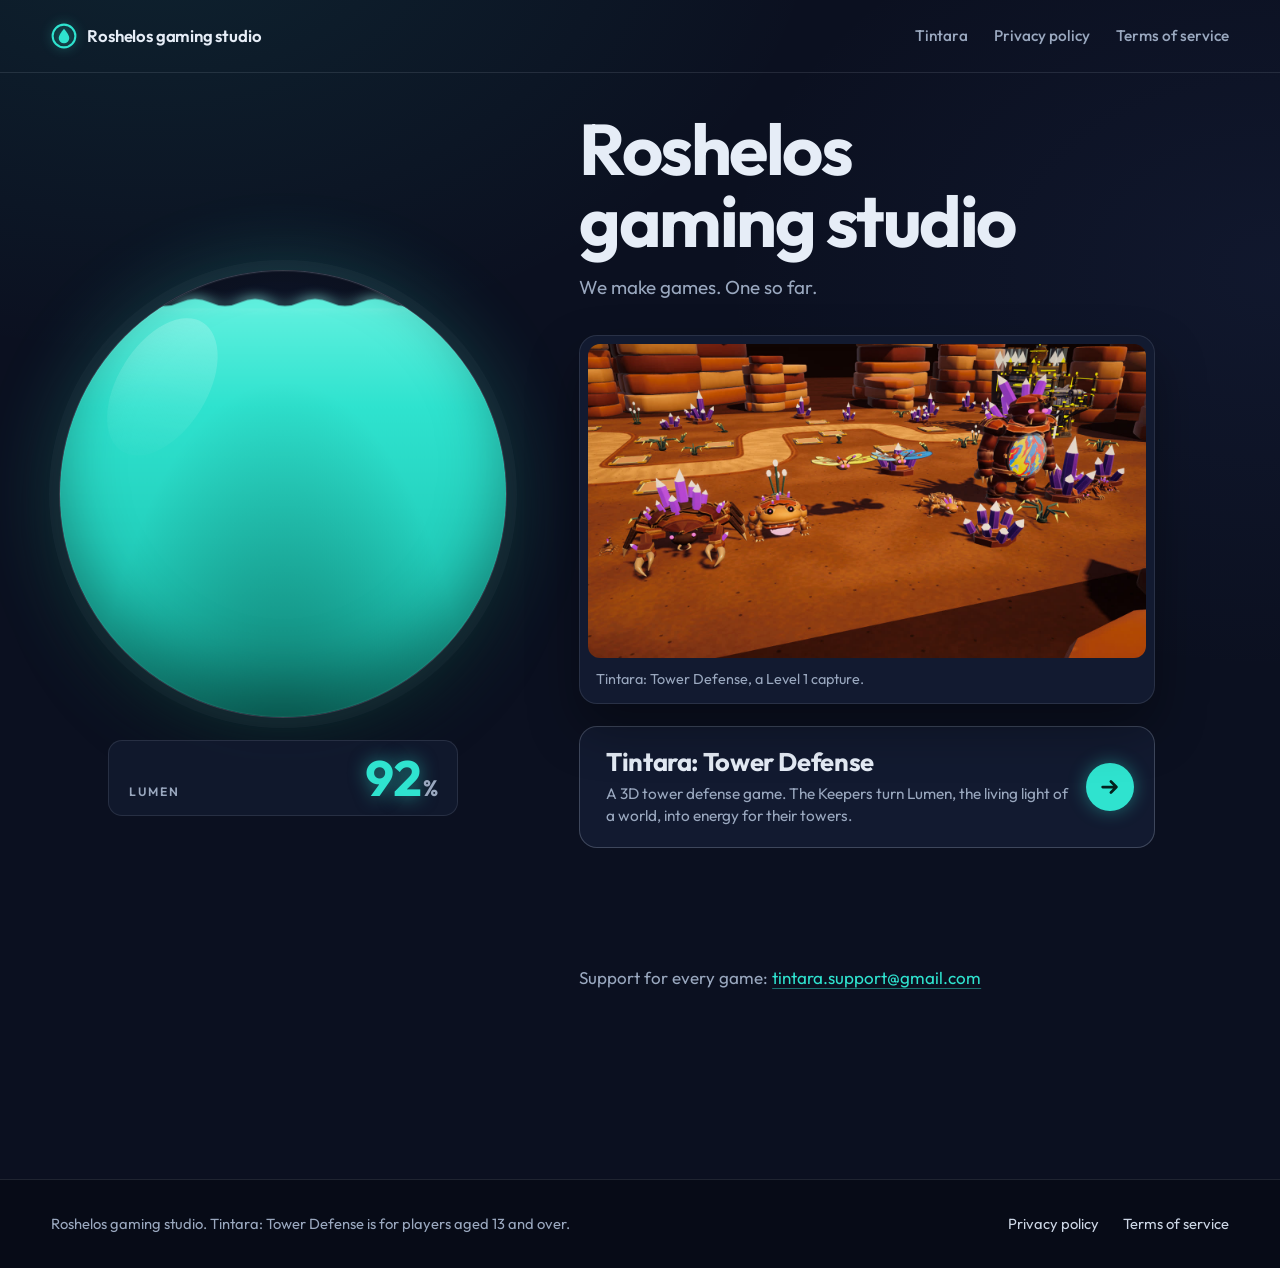
==== commit 74c6534a: "Site: terms wording (Special Weapons), game page and style updates" ====
--- a/index.html
+++ b/index.html
@@ -36,9 +36,9 @@
       <section>
         <h1>Roshelos gaming studio</h1>
         <p class="lede">We make games. One so far.</p>
-        <figure class="window home-shot"><img src="assets/img/siphons.jpg" width="1400" height="788" alt="Siphons from Tintara: Tower Defense walking a sandy path in a canyon."><figcaption>Tintara: Tower Defense, a Level 1 capture.</figcaption></figure>
+        <figure class="window home-shot"><img src="assets/img/lumivores.jpg" width="1400" height="788" alt="Lumivores from Tintara: Tower Defense walking a sandy path in a canyon."><figcaption>Tintara: Tower Defense, a Level 1 capture.</figcaption></figure>
         <a class="capsule-link" href="tintara-td/">
-          <span class="shell"><strong>Tintara: Tower Defense</strong><span>A 3D tower defense game where every tower runs on Lumen, one glowing liquid.</span></span>
+          <span class="shell"><strong>Tintara: Tower Defense</strong><span>A 3D tower defense game. The Keepers turn Lumen, the living light of a world, into energy for their towers.</span></span>
           <span class="cap-end"><svg class="arr" viewBox="0 0 24 24" aria-hidden="true"><path d="M4 12h15M13 6l6 6-6 6" fill="none" stroke="currentColor" stroke-width="3" stroke-linecap="round" stroke-linejoin="round"/></svg></span>
         </a>
       </section>
--- a/assets/site.css
+++ b/assets/site.css
@@ -161,6 +161,14 @@
 }
 .btn:hover { background: var(--lumen-hi); color: var(--on-lumen); box-shadow: 0 0 24px rgba(47, 227, 207, 0.35); }
 .btn:active { transform: translateY(1px); }
+
+/* ── the story (game page) ───────────────────────────────── */
+.story h2 { font-size: clamp(1.9rem, 3.2vw, 2.7rem); margin-bottom: 18px; }
+.story p { max-width: 38rem; margin: 0 0 16px; }
+.story strong { color: var(--text); }
+.road-h { font-size: clamp(1.25rem, 2vw, 1.5rem); margin: 28px 0 14px; }
+.road { margin: 0 0 24px; padding: 0 0 0 1.4em; display: grid; gap: 10px; max-width: 38rem; }
+.road li::marker { color: var(--lumen); font-weight: 700; }
 
 /* ── how it plays ────────────────────────────────────────── */
 .how h2 { font-size: clamp(1.9rem, 3.2vw, 2.7rem); margin-bottom: 36px; }
